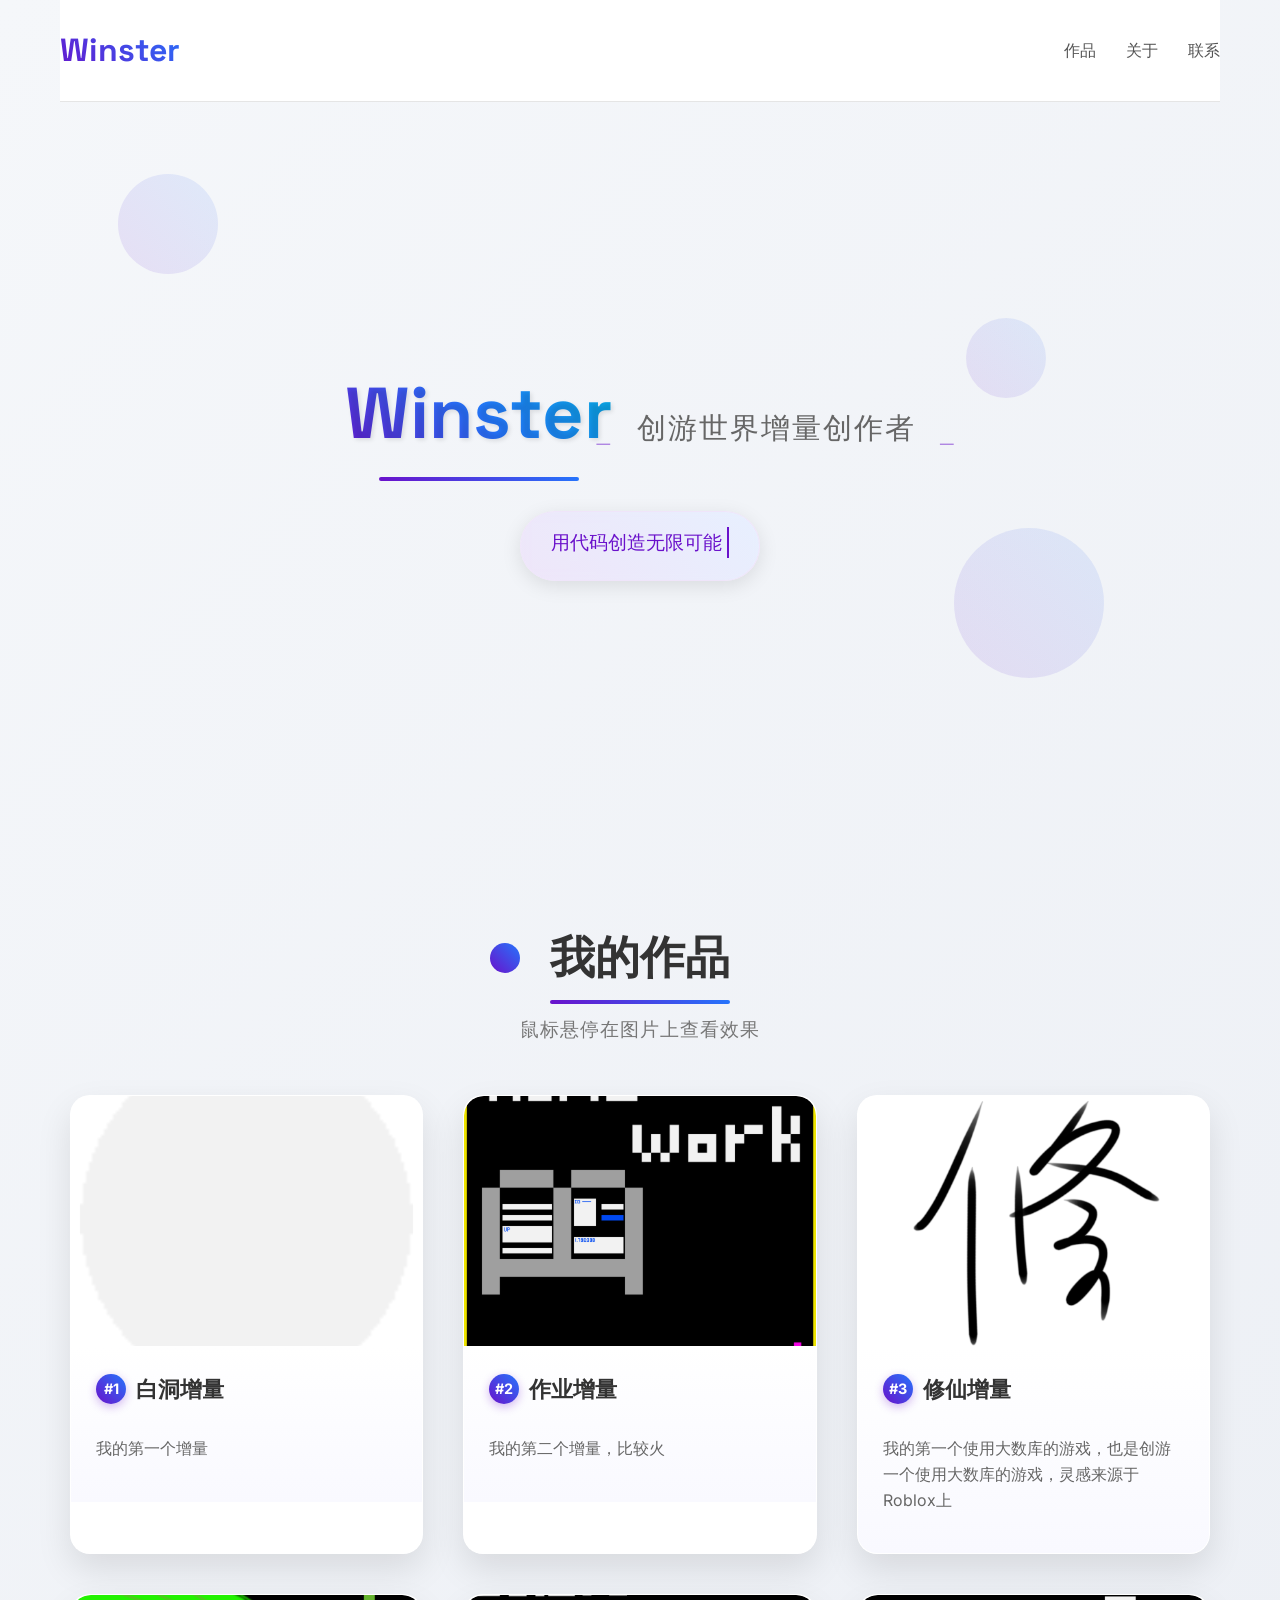
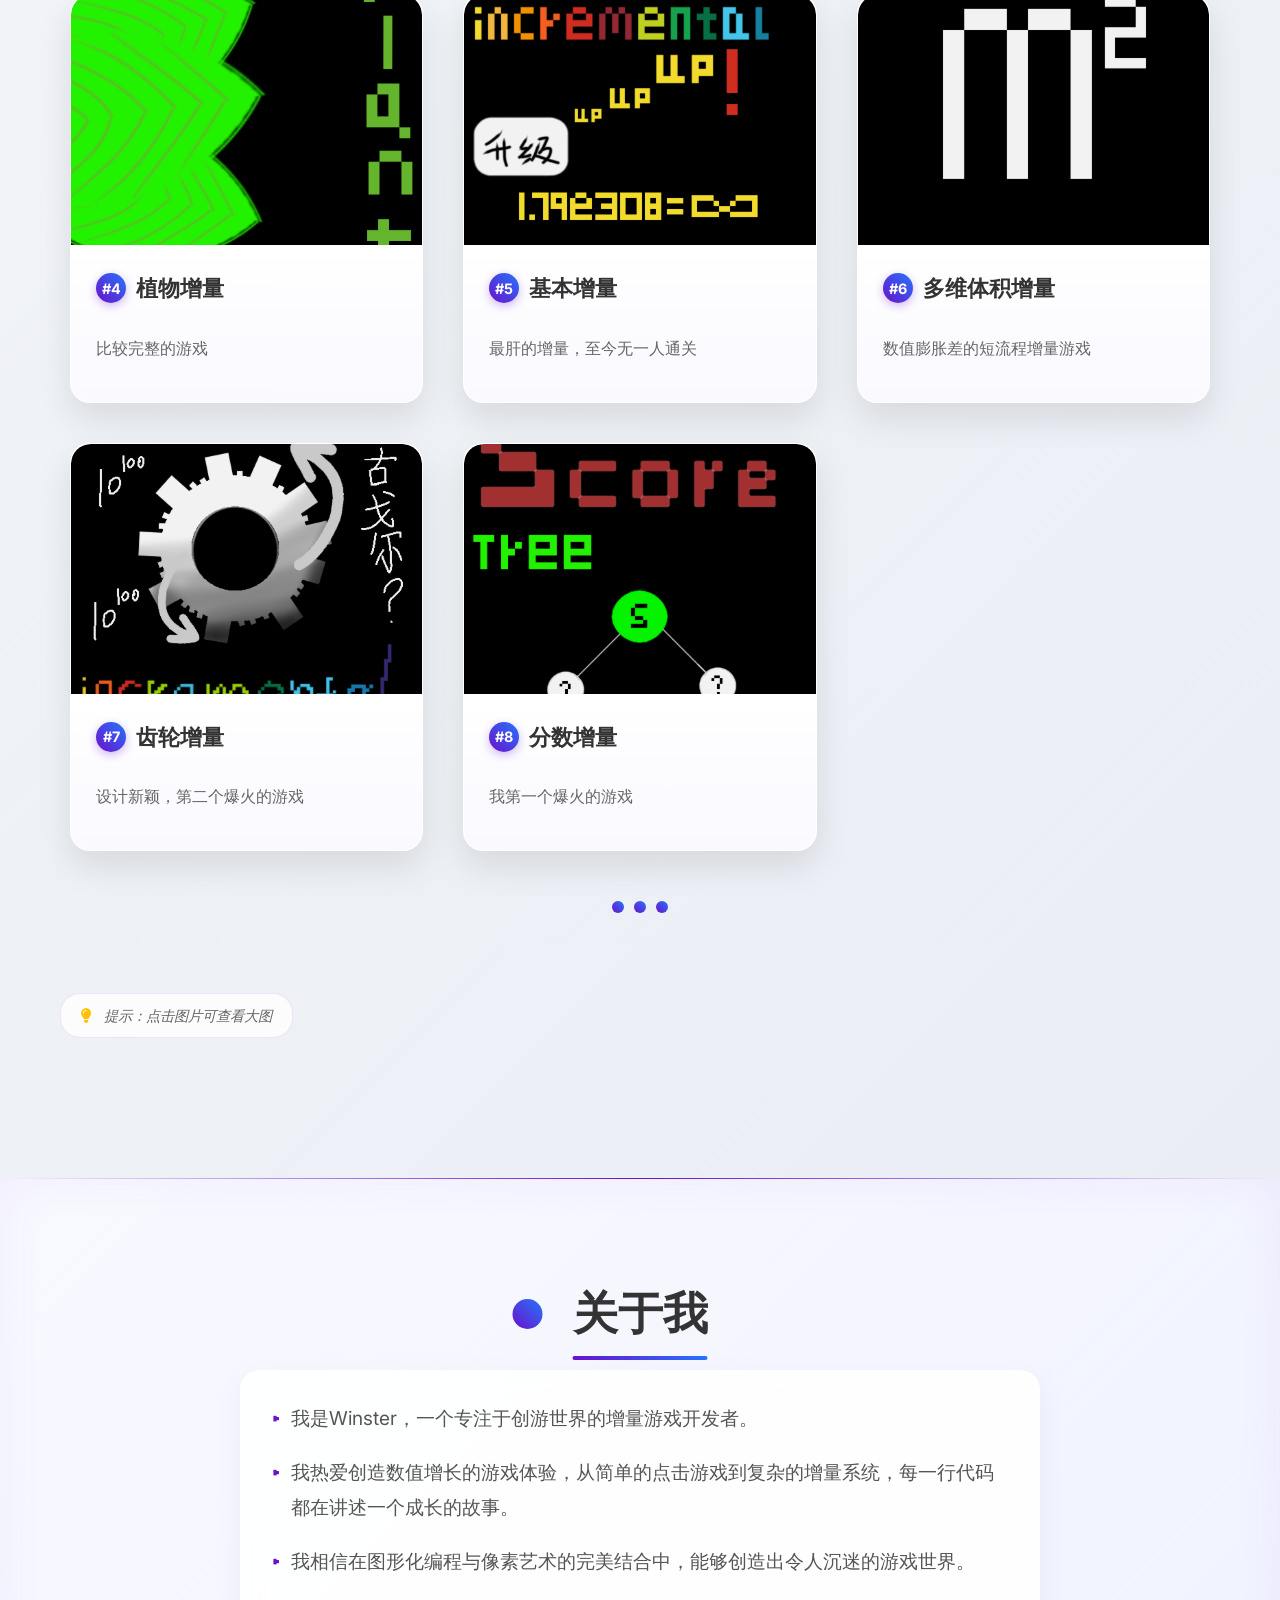
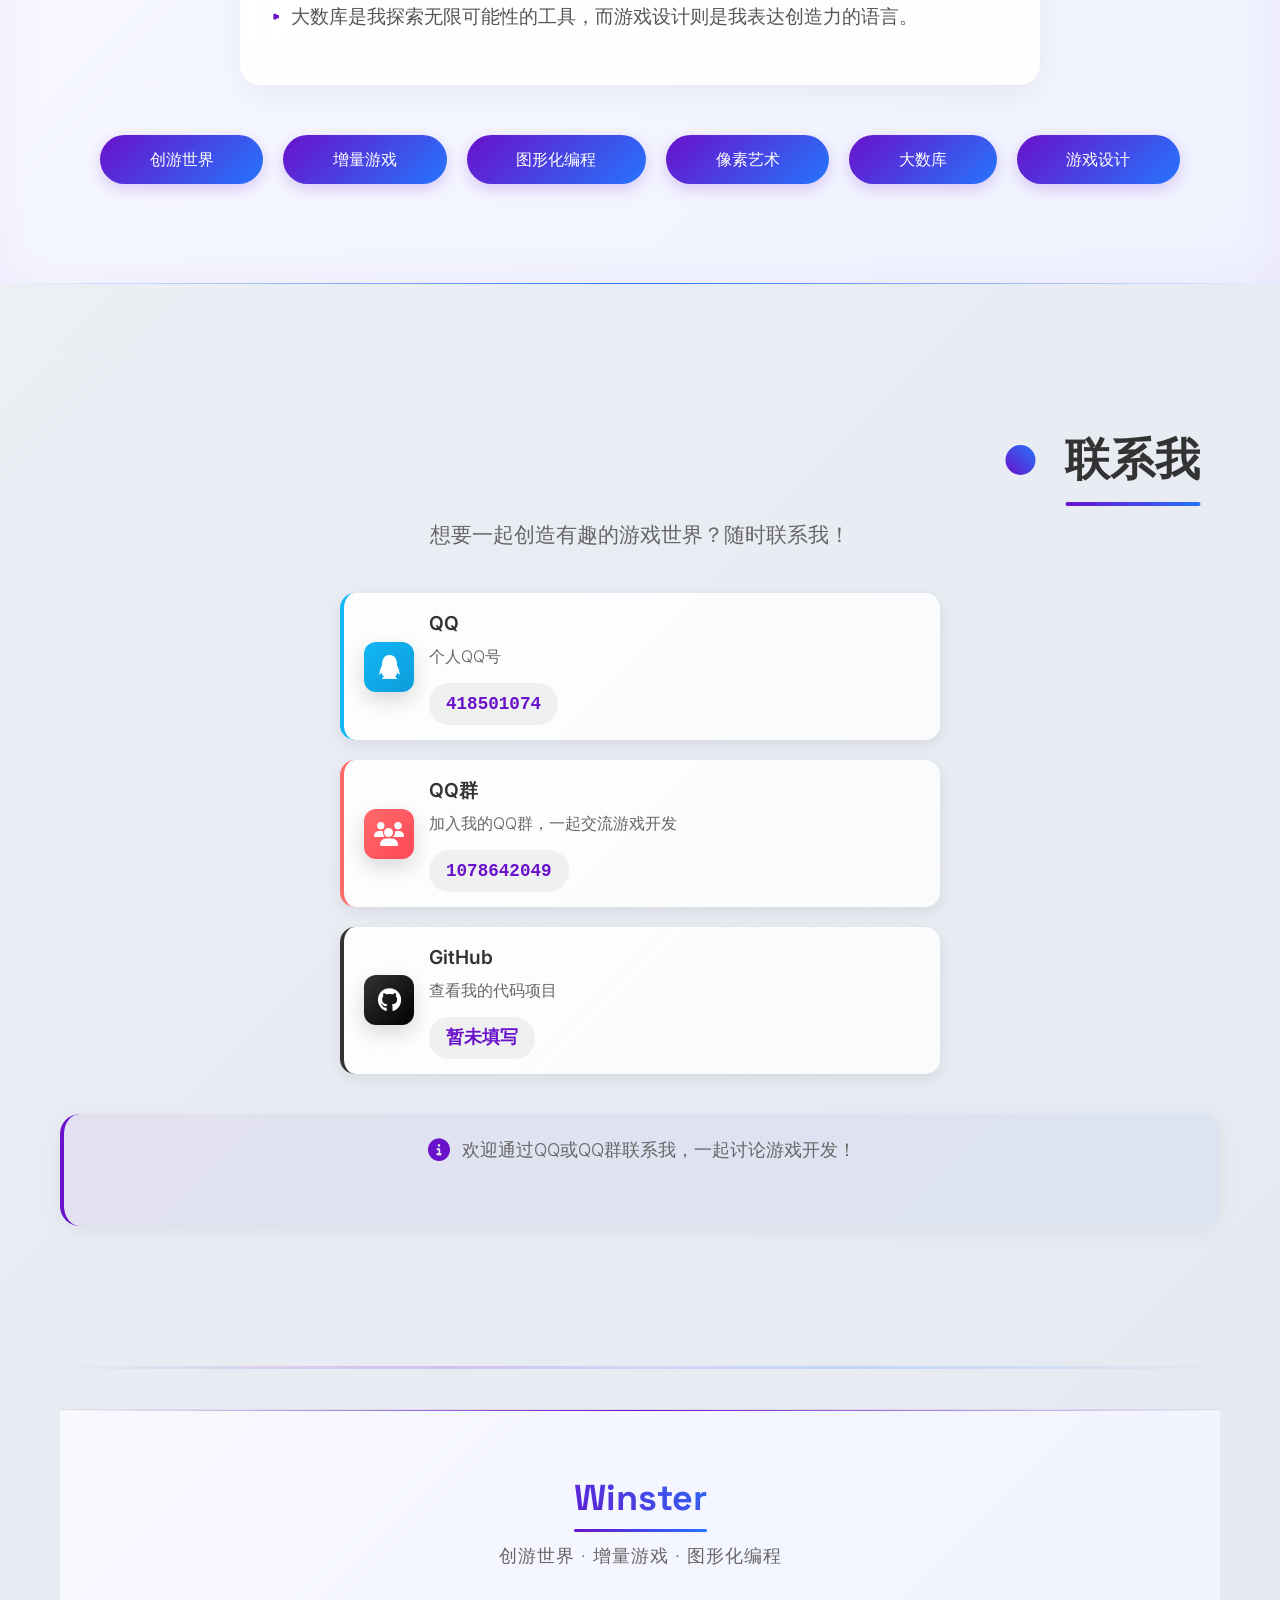
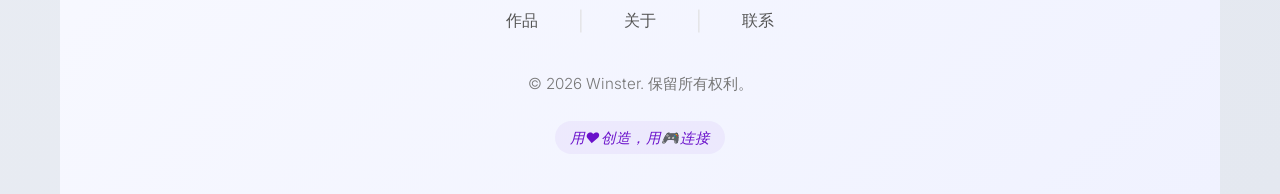
==== index.html @ 2ffb93bd "Add files via upload" ====
<!DOCTYPE html>
<html lang="zh-CN">
<head>
    <meta charset="UTF-8">
    <meta name="viewport" content="width=device-width, initial-scale=1.0">
    <title>Winster - 创游世界增量创作者</title>
    <link rel="stylesheet" href="style.css">
    <link rel="stylesheet" href="https://cdnjs.cloudflare.com/ajax/libs/font-awesome/6.4.0/css/all.min.css">
    <link href="https://fonts.googleapis.com/css2?family=Inter:wght@300;400;500;600;700&family=Space+Grotesk:wght@300;400;500;600&display=swap" rel="stylesheet">
    <style>
        /* 初始加载动画 */
        #initial-loader {
            position: fixed;
            top: 0;
            left: 0;
            width: 100%;
            height: 100%;
            background: linear-gradient(135deg, #6a11cb 0%, #2575fc 100%);
            display: flex;
            flex-direction: column;
            justify-content: center;
            align-items: center;
            z-index: 9999;
            transition: opacity 0.5s ease;
        }
        
        .loader-spinner {
            width: 60px;
            height: 60px;
            border: 4px solid rgba(255, 255, 255, 0.3);
            border-top: 4px solid white;
            border-radius: 50%;
            animation: spin 1s linear infinite;
            margin-bottom: 20px;
        }
        
        .loader-text {
            font-family: 'Space Grotesk', sans-serif;
            font-size: 24px;
            color: white;
            font-weight: 600;
        }
        
        @keyframes spin {
            0% { transform: rotate(0deg); }
            100% { transform: rotate(360deg); }
        }
        
        /* 页面内容初始隐藏 */
        .page-content {
            opacity: 0;
            transition: opacity 0.3s ease;
        }
        
        .page-content.visible {
            opacity: 1;
        }
        
        /* 联系信息特殊样式 */
        .contact-info-item {
            display: flex;
            align-items: center;
            gap: 15px;
            margin-bottom: 20px;
            padding: 15px 20px;
            background: white;
            border-radius: 15px;
            box-shadow: 0 5px 15px rgba(0, 0, 0, 0.08);
            transition: all 0.3s ease;
            border-left: 4px solid transparent;
        }
        
        .contact-info-item:hover {
            transform: translateX(10px);
            box-shadow: 0 8px 20px rgba(0, 0, 0, 0.12);
        }
        
        .contact-info-item.qq {
            border-left-color: #12B7F5;
        }
        
        .contact-info-item.qq-group {
            border-left-color: #FF6B6B;
        }
        
        .contact-info-item.github {
            border-left-color: #333;
        }
        
        .contact-icon {
            width: 50px;
            height: 50px;
            border-radius: 12px;
            display: flex;
            align-items: center;
            justify-content: center;
            font-size: 24px;
            color: white;
        }
        
        .contact-icon.qq-icon {
            background: linear-gradient(135deg, #12B7F5, #0D9CDB);
        }
        
        .contact-icon.qq-group-icon {
            background: linear-gradient(135deg, #FF6B6B, #FF4757);
        }
        
        .contact-icon.github-icon {
            background: linear-gradient(135deg, #333, #000);
        }
        
        .contact-details {
            flex: 1;
        }
        
        .contact-details h3 {
            font-size: 1.2rem;
            margin-bottom: 5px;
            color: #333;
        }
        
        .contact-details p {
            color: #666;
            font-size: 1rem;
        }
        
        .contact-id {
            background: rgba(0, 0, 0, 0.05);
            padding: 5px 15px;
            border-radius: 20px;
            font-family: 'Courier New', monospace;
            font-size: 1.1rem;
            display: inline-block;
            margin-top: 5px;
        }
        
        /* 添加渐变分隔线 */
        .gradient-divider {
            height: 3px;
            width: 100%;
            background: linear-gradient(90deg, 
                transparent, 
                rgba(106, 17, 203, 0.3), 
                rgba(37, 117, 252, 0.3), 
                transparent
            );
            margin: 40px 0;
        }
    </style>
</head>
<body>
    <!-- 极简加载动画 -->
    <div id="initial-loader">
        <div class="loader-spinner"></div>
        <div class="loader-text">Winster</div>
    </div>

    <div class="container page-content">
        <!-- 头部区域 -->
        <header class="header">
            <div class="logo">Winster</div>
            <nav class="nav">
                <a href="#works" class="nav-link">作品</a>
                <a href="#about" class="nav-link">关于</a>
                <a href="#contact" class="nav-link">联系</a>
            </nav>
        </header>

        <!-- 主内容区域 -->
        <main>
            <!-- 英雄区域 -->
            <section class="hero">
                <div class="hero-content">
                    <h1 class="main-title">Winster</h1>
                    <p class="subtitle">创游世界增量创作者</p>
                    <div class="typewriter">
                        <span class="typewriter-text">用代码创造无限可能</span>
                    </div>
                </div>
                <div class="hero-decoration">
                    <div class="floating-element floating-1"></div>
                    <div class="floating-element floating-2"></div>
                    <div class="floating-element floating-3"></div>
                </div>
            </section>

            <!-- 作品展示区域 -->
            <section id="works" class="works-section">
                <h2 class="section-title">我的作品</h2>
                <p class="section-subtitle">鼠标悬停在图片上查看效果</p>
                
                <div class="works-container" id="works-container">
                    <!-- 作品会通过JavaScript动态加载到这里 -->
                </div>

                <!-- 加载指示器 -->
                <div class="loader" id="loader">
                    <div class="loader-dot"></div>
                    <div class="loader-dot"></div>
                    <div class="loader-dot"></div>
                </div>

                <p class="works-tip">
                    <i class="fas fa-lightbulb"></i> 提示：点击图片可查看大图
                </p>
            </section>

            <!-- 关于我区域 -->
            <section id="about" class="about-section">
                <h2 class="section-title">关于我</h2>
                <div class="about-content">
                    <div class="about-text">
                        <p>我是Winster，一个专注于创游世界的增量游戏开发者。</p>
                        <p>我热爱创造数值增长的游戏体验，从简单的点击游戏到复杂的增量系统，每一行代码都在讲述一个成长的故事。</p>
                        <p>我相信在图形化编程与像素艺术的完美结合中，能够创造出令人沉迷的游戏世界。</p>
                        <p>大数库是我探索无限可能性的工具，而游戏设计则是我表达创造力的语言。</p>
                    </div>
                    <div class="skills">
                        <div class="skill-tag" data-tooltip="创游世界 - 创造属于你的游戏宇宙">创游世界</div>
                        <div class="skill-tag" data-tooltip="增量游戏 - 从小开始，无限成长">增量游戏</div>
                        <div class="skill-tag" data-tooltip="图形化编程 - 可视化创造游戏逻辑">图形化编程</div>
                        <div class="skill-tag" data-tooltip="像素艺术 - 用像素讲述故事">像素艺术</div>
                        <div class="skill-tag" data-tooltip="大数库 - 处理宇宙级别的数字">大数库</div>
                        <div class="skill-tag" data-tooltip="游戏设计 - 创造令人着迷的游戏体验">游戏设计</div>
                    </div>
                </div>
            </section>

            <!-- 联系区域 -->
            <section id="contact" class="contact-section">
                <h2 class="section-title">联系我</h2>
                <div class="contact-content">
                    <p>想要一起创造有趣的游戏世界？随时联系我！</p>
                    
                    <div class="contact-info">
                        <!-- QQ -->
                        <div class="contact-info-item qq">
                            <div class="contact-icon qq-icon">
                                <i class="fab fa-qq"></i>
                            </div>
                            <div class="contact-details">
                                <h3>QQ</h3>
                                <p>个人QQ号</p>
                                <div class="contact-id">418501074</div>
                            </div>
                        </div>
                        
                        <!-- QQ群 -->
                        <div class="contact-info-item qq-group">
                            <div class="contact-icon qq-group-icon">
                                <i class="fas fa-users"></i>
                            </div>
                            <div class="contact-details">
                                <h3>QQ群</h3>
                                <p>加入我的QQ群，一起交流游戏开发</p>
                                <div class="contact-id">1078642049</div>
                            </div>
                        </div>
                        
                        <!-- GitHub -->
                        <div class="contact-info-item github">
                            <div class="contact-icon github-icon">
                                <i class="fab fa-github"></i>
                            </div>
                            <div class="contact-details">
                                <h3>GitHub</h3>
                                <p>查看我的代码项目</p>
                                <div class="contact-id">暂未填写</div>
                            </div>
                        </div>
                    </div>
                    
                    <div class="contact-tips">
                        <p><i class="fas fa-info-circle"></i> 欢迎通过QQ或QQ群联系我，一起讨论游戏开发！</p>
                    </div>
                </div>
            </section>
            
            <!-- 渐变分隔线 -->
            <div class="gradient-divider"></div>
        </main>

        <!-- 页脚 -->
        <footer class="footer">
            <div class="footer-content">
                <div class="footer-logo">Winster</div>
                <p class="footer-tagline">创游世界 · 增量游戏 · 图形化编程</p>
                <div class="footer-links">
                    <a href="#works">作品</a>
                    <span class="separator">|</span>
                    <a href="#about">关于</a>
                    <span class="separator">|</span>
                    <a href="#contact">联系</a>
                </div>
                <p class="footer-copyright">© 2026 Winster. 保留所有权利。</p>
                <p class="footer-note">用❤️创造，用🎮连接</p>
            </div>
        </footer>

        <!-- 图片模态框 -->
        <div class="modal" id="imageModal">
            <div class="modal-content">
                <span class="close-modal" id="closeModal">&times;</span>
                <img id="modalImage" src="" alt="作品大图">
                <div class="modal-info">
                    <h3 id="modalTitle">作品标题</h3>
                    <p id="modalDescription">作品描述</p>
                </div>
            </div>
        </div>
    </div>

    <script src="script.js"></script>
</body>
</html>
---- style.css ----
/* 基础样式重置 */
* {
    margin: 0;
    padding: 0;
    box-sizing: border-box;
}

body {
    font-family: 'Inter', sans-serif;
    line-height: 1.6;
    color: #333;
    background: linear-gradient(135deg, #f5f7fa 0%, #e4e8f0 100%);
    min-height: 100vh;
    overflow-x: hidden;
    position: relative;
}

.container {
    max-width: 1200px;
    margin: 0 auto;
    padding: 0 20px;
    position: relative;
    z-index: 1;
}

/* 头部样式 */
.header {
    display: flex;
    justify-content: space-between;
    align-items: center;
    padding: 20px 0;
    position: sticky;
    top: 0;
    background: rgba(255, 255, 255, 0.95);
    backdrop-filter: blur(10px);
    z-index: 1000;
    border-bottom: 1px solid rgba(0, 0, 0, 0.1);
}

.logo {
    font-family: 'Space Grotesk', sans-serif;
    font-size: 32px;
    font-weight: 700;
    background: linear-gradient(45deg, #6a11cb 0%, #2575fc 100%);
    -webkit-background-clip: text;
    background-clip: text;
    color: transparent;
    text-decoration: none;
    transition: transform 0.3s ease;
    position: relative;
    overflow: visible;
    padding: 5px 0;
}

.logo::after {
    content: '';
    position: absolute;
    bottom: 0;
    left: 0;
    width: 100%;
    height: 2px;
    background: linear-gradient(45deg, #6a11cb, #2575fc);
    transform: scaleX(0);
    transform-origin: right;
    transition: transform 0.4s ease;
}

.logo:hover {
    transform: scale(1.05);
}

.logo:hover::after {
    transform: scaleX(1);
    transform-origin: left;
}

.nav {
    display: flex;
    gap: 30px;
    position: relative;
}

.nav-link {
    text-decoration: none;
    color: #555;
    font-weight: 500;
    font-size: 16px;
    position: relative;
    padding: 8px 0;
    transition: all 0.3s ease;
    overflow: visible;
    white-space: nowrap;
}

.nav-link:hover {
    color: #6a11cb;
    transform: translateY(-2px);
}

.nav-link::before,
.nav-link::after {
    content: '';
    position: absolute;
    width: 100%;
    height: 2px;
    background: linear-gradient(45deg, #6a11cb, #2575fc);
    left: 0;
    transform: scaleX(0);
    transition: transform 0.3s ease;
}

.nav-link::before {
    top: 0;
    transform-origin: left;
}

.nav-link::after {
    bottom: 0;
    transform-origin: right;
}

.nav-link:hover::before,
.nav-link:hover::after {
    transform: scaleX(1);
}

/* 英雄区域 */
.hero {
    text-align: center;
    padding: 100px 0 80px;
    position: relative;
    overflow: hidden;
    min-height: 80vh;
    display: flex;
    align-items: center;
    justify-content: center;
}

.hero-content {
    position: relative;
    z-index: 2;
    max-width: 800px;
    margin: 0 auto;
    padding: 0 20px;
}

.main-title {
    font-family: 'Space Grotesk', sans-serif;
    font-size: 4.5rem;
    font-weight: 700;
    background: linear-gradient(45deg, #6a11cb, #2575fc, #00b4db);
    -webkit-background-clip: text;
    background-clip: text;
    color: transparent;
    margin-bottom: 10px;
    animation: titleFloat 3s ease-in-out infinite;
    position: relative;
    display: inline-block;
    text-shadow: 2px 2px 4px rgba(0, 0, 0, 0.1);
}

.main-title::after {
    content: '';
    position: absolute;
    bottom: -10px;
    left: 50%;
    transform: translateX(-50%);
    width: 200px;
    height: 4px;
    background: linear-gradient(45deg, #6a11cb, #2575fc);
    border-radius: 2px;
    animation: pulse 2s ease-in-out infinite;
}

@keyframes titleFloat {
    0%, 100% { transform: translateY(0); }
    50% { transform: translateY(-10px); }
}

@keyframes pulse {
    0%, 100% { opacity: 0.7; transform: translateX(-50%) scaleX(1); }
    50% { opacity: 1; transform: translateX(-50%) scaleX(1.2); }
}

.subtitle {
    font-size: 1.8rem;
    color: #666;
    margin: 20px 0 30px;
    font-weight: 300;
    letter-spacing: 2px;
    text-transform: uppercase;
    position: relative;
    display: inline-block;
    padding: 0 20px;
}

.subtitle::before,
.subtitle::after {
    content: '─';
    position: absolute;
    top: 50%;
    color: #6a11cb;
    opacity: 0.5;
    font-size: 1.2rem;
}

.subtitle::before {
    left: -20px;
}

.subtitle::after {
    right: -20px;
}

.typewriter {
    display: inline-block;
    padding: 15px 30px;
    background: rgba(255, 255, 255, 0.9);
    border-radius: 50px;
    box-shadow: 0 5px 20px rgba(0, 0, 0, 0.1);
    margin-top: 30px;
    border: 1px solid rgba(106, 17, 203, 0.1);
    backdrop-filter: blur(5px);
    position: relative;
    overflow: hidden;
}

.typewriter::before {
    content: '';
    position: absolute;
    top: 0;
    left: 0;
    width: 100%;
    height: 100%;
    background: linear-gradient(45deg, rgba(106, 17, 203, 0.1), rgba(37, 117, 252, 0.1));
    animation: shimmer 3s ease-in-out infinite;
}

@keyframes shimmer {
    0%, 100% { transform: translateX(-100%); }
    50% { transform: translateX(100%); }
}

.typewriter-text {
    font-size: 1.2rem;
    color: #6a11cb;
    font-weight: 500;
    border-right: 2px solid #6a11cb;
    padding-right: 5px;
    animation: 
        typing 3.5s steps(40, end) 1s 1 normal both,
        blink 0.7s infinite;
    white-space: nowrap;
    overflow: hidden;
    display: inline-block;
    position: relative;
    z-index: 1;
}

@keyframes typing {
    from { width: 0 }
    to { width: 100% }
}

@keyframes blink {
    from, to { border-color: transparent }
    50% { border-color: #6a11cb; }
}

/* 浮动装饰元素 */
.floating-element {
    position: absolute;
    border-radius: 50%;
    background: linear-gradient(45deg, rgba(106, 17, 203, 0.1), rgba(37, 117, 252, 0.1));
    z-index: 1;
    pointer-events: none;
}

.floating-1 {
    width: 100px;
    height: 100px;
    top: 10%;
    left: 5%;
    animation: float 8s ease-in-out infinite, rotate 20s linear infinite;
}

.floating-2 {
    width: 150px;
    height: 150px;
    bottom: 20%;
    right: 10%;
    animation: float 10s ease-in-out infinite reverse, rotate 25s linear infinite reverse;
}

.floating-3 {
    width: 80px;
    height: 80px;
    top: 30%;
    right: 15%;
    animation: float 12s ease-in-out infinite, rotate 18s linear infinite;
}

@keyframes float {
    0%, 100% { transform: translateY(0) rotate(0deg); }
    50% { transform: translateY(-20px) rotate(180deg); }
}

@keyframes rotate {
    from { transform: rotate(0deg); }
    to { transform: rotate(360deg); }
}

/* 作品区域 */
.works-section {
    padding: 100px 0;
    position: relative;
}

.section-title {
    font-family: 'Space Grotesk', sans-serif;
    font-size: 2.8rem;
    text-align: center;
    margin-bottom: 20px;
    color: #333;
    position: relative;
    display: inline-block;
    left: 50%;
    transform: translateX(-50%);
    padding: 0 20px;
    white-space: nowrap;
    overflow: visible;
}

.section-title::after {
    content: '';
    position: absolute;
    bottom: -10px;
    left: 20px;
    width: calc(100% - 40px);
    height: 4px;
    background: linear-gradient(45deg, #6a11cb, #2575fc);
    border-radius: 2px;
    animation: underlinePulse 3s ease-in-out infinite;
}

@keyframes underlinePulse {
    0%, 100% { 
        transform: scaleX(1);
        opacity: 1;
    }
    50% { 
        transform: scaleX(1.1);
        opacity: 0.8;
    }
}

.section-title::before {
    content: '';
    position: absolute;
    top: 50%;
    left: -40px;
    width: 30px;
    height: 30px;
    background: linear-gradient(45deg, #6a11cb, #2575fc);
    border-radius: 50%;
    transform: translateY(-50%);
    animation: bounce 2s ease-in-out infinite;
}

@keyframes bounce {
    0%, 100% { transform: translateY(-50%) scale(1); }
    50% { transform: translateY(-50%) scale(1.2); }
}

.section-subtitle {
    text-align: center;
    color: #777;
    margin-bottom: 50px;
    font-size: 1.2rem;
    font-weight: 300;
    letter-spacing: 1px;
}

.works-container {
    display: grid;
    grid-template-columns: repeat(auto-fill, minmax(320px, 1fr));
    gap: 40px;
    margin-top: 40px;
    padding: 0 10px;
}

.work-item {
    background: white;
    border-radius: 20px;
    overflow: hidden;
    box-shadow: 0 15px 35px rgba(0, 0, 0, 0.1);
    transition: all 0.5s cubic-bezier(0.175, 0.885, 0.32, 1.275);
    position: relative;
    cursor: pointer;
    border: 1px solid rgba(255, 255, 255, 0.2);
    opacity: 0;
    transform: translateY(30px);
    animation: fadeInUp 0.8s ease forwards;
}

.work-item:nth-child(1) { animation-delay: 0.1s; }
.work-item:nth-child(2) { animation-delay: 0.2s; }
.work-item:nth-child(3) { animation-delay: 0.3s; }
.work-item:nth-child(4) { animation-delay: 0.4s; }
.work-item:nth-child(5) { animation-delay: 0.5s; }
.work-item:nth-child(6) { animation-delay: 0.6s; }

@keyframes fadeInUp {
    to {
        opacity: 1;
        transform: translateY(0);
    }
}

.work-item:hover {
    transform: translateY(-15px) scale(1.03);
    box-shadow: 0 25px 50px rgba(0, 0, 0, 0.2);
}

.work-image-container {
    width: 100%;
    height: 250px;
    overflow: hidden;
    position: relative;
    border-radius: 20px 20px 0 0;
}

.work-image {
    width: 100%;
    height: 100%;
    object-fit: cover;
    transition: transform 0.8s ease;
    filter: brightness(0.95);
}

.work-item:hover .work-image {
    transform: scale(1.15);
    filter: brightness(1);
}

.work-info {
    padding: 25px;
    background: linear-gradient(to bottom, white, #f9f9ff);
}

.work-title {
    font-size: 1.4rem;
    font-weight: 600;
    margin-bottom: 15px;
    color: #333;
    display: flex;
    align-items: center;
    gap: 10px;
}

.work-number {
    display: inline-flex;
    align-items: center;
    justify-content: center;
    width: 30px;
    height: 30px;
    background: linear-gradient(45deg, #6a11cb, #2575fc);
    color: white;
    border-radius: 50%;
    font-size: 0.9rem;
    font-weight: 700;
    box-shadow: 0 3px 10px rgba(106, 17, 203, 0.3);
}

.work-description {
    color: #666;
    font-size: 1rem;
    line-height: 1.6;
    transition: all 0.5s ease;
    padding: 15px 0;
    position: relative;
    overflow: hidden;
    background: linear-gradient(90deg, transparent, transparent);
    border-radius: 8px;
    cursor: default;
}

.work-description:hover {
    letter-spacing: 3px;
    padding: 15px 20px;
    background: linear-gradient(90deg, 
        transparent, 
        rgba(106, 17, 203, 0.1), 
        rgba(37, 117, 252, 0.1), 
        transparent
    );
    box-shadow: 0 5px 15px rgba(0, 0, 0, 0.05);
    transform: translateY(-2px);
}

.work-description::before {
    content: '';
    position: absolute;
    top: 0;
    left: -100%;
    width: 100%;
    height: 100%;
    background: linear-gradient(90deg, transparent, rgba(255, 255, 255, 0.3), transparent);
    transition: left 0.5s ease;
}

.work-description:hover::before {
    left: 100%;
}

/* 加载指示器 */
.loader {
    display: flex;
    justify-content: center;
    align-items: center;
    gap: 10px;
    margin: 50px 0;
}

.loader-dot {
    width: 12px;
    height: 12px;
    border-radius: 50%;
    background: linear-gradient(45deg, #6a11cb, #2575fc);
    animation: loaderDot 1.5s infinite ease-in-out;
}

.loader-dot:nth-child(2) {
    animation-delay: 0.2s;
}

.loader-dot:nth-child(3) {
    animation-delay: 0.4s;
}

@keyframes loaderDot {
    0%, 100% { transform: scale(1); opacity: 1; }
    50% { transform: scale(0.5); opacity: 0.5; }
}

.works-tip {
    text-align: center;
    color: #666;
    font-size: 0.9rem;
    margin-top: 30px;
    font-style: italic;
    padding: 10px 20px;
    background: rgba(255, 255, 255, 0.8);
    border-radius: 20px;
    display: inline-block;
    border: 1px solid rgba(106, 17, 203, 0.1);
}

.works-tip i {
    color: #ffc107;
    margin-right: 8px;
    animation: sparkle 2s ease-in-out infinite;
}

@keyframes sparkle {
    0%, 100% { opacity: 1; transform: scale(1); }
    50% { opacity: 0.7; transform: scale(1.1); }
}

/* 关于我区域 */
.about-section {
    padding: 100px 0;
    background: linear-gradient(135deg, #f8f9ff 0%, #f0f2ff 100%);
    border-radius: 0;
    margin: 40px 0;
    position: relative;
    overflow: hidden;
    width: 100vw;
    left: 50%;
    transform: translateX(-50%);
    box-shadow: inset 0 0 50px rgba(106, 17, 203, 0.05);
}

.about-section::before {
    content: '';
    position: absolute;
    top: 0;
    left: 0;
    right: 0;
    height: 1px;
    background: linear-gradient(90deg, transparent, #6a11cb, transparent);
}

.about-section::after {
    content: '';
    position: absolute;
    bottom: 0;
    left: 0;
    right: 0;
    height: 1px;
    background: linear-gradient(90deg, transparent, #2575fc, transparent);
}

.about-content {
    max-width: 1200px;
    margin: 0 auto;
    text-align: center;
    padding: 0 40px;
    position: relative;
    z-index: 2;
}

.about-text {
    font-size: 1.2rem;
    line-height: 1.8;
    color: #555;
    margin-bottom: 50px;
    max-width: 800px;
    margin: 0 auto 50px;
    text-align: left;
    padding: 30px;
    background: rgba(255, 255, 255, 0.9);
    border-radius: 20px;
    box-shadow: 0 10px 30px rgba(0, 0, 0, 0.05);
    backdrop-filter: blur(10px);
    border: 1px solid rgba(255, 255, 255, 0.3);
}

.about-text p {
    margin-bottom: 20px;
    position: relative;
    padding-left: 20px;
}

.about-text p::before {
    content: '▸';
    position: absolute;
    left: 0;
    color: #6a11cb;
    font-weight: bold;
}

.skills {
    display: flex;
    flex-wrap: wrap;
    justify-content: center;
    gap: 20px;
    margin-top: 50px;
    padding: 0 20px;
    width: 100%;
    position: relative;
}

.skill-tag {
    background: linear-gradient(135deg, #6a11cb, #2575fc);
    color: white;
    padding: 12px 25px;
    border-radius: 30px;
    font-size: 1rem;
    font-weight: 500;
    transition: all 0.3s ease;
    cursor: pointer;
    position: relative;
    overflow: hidden;
    border: none;
    outline: none;
    min-width: 120px;
    text-align: center;
    box-shadow: 0 5px 15px rgba(106, 17, 203, 0.2);
    white-space: nowrap;
    flex: 1 0 auto;
    max-width: 200px;
}

.skill-tag:hover {
    transform: translateY(-5px) scale(1.05);
    box-shadow: 0 10px 25px rgba(106, 17, 203, 0.3);
    background: linear-gradient(135deg, #2575fc, #6a11cb);
    animation: tagHover 0.3s ease forwards;
}

@keyframes tagHover {
    0% { transform: translateY(0) scale(1); }
    100% { transform: translateY(-5px) scale(1.05); }
}

.skill-tag::before {
    content: attr(data-tooltip);
    position: absolute;
    bottom: 100%;
    left: 50%;
    transform: translateX(-50%) translateY(-10px);
    background: rgba(0, 0, 0, 0.8);
    color: white;
    padding: 8px 12px;
    border-radius: 6px;
    font-size: 0.8rem;
    white-space: nowrap;
    opacity: 0;
    visibility: hidden;
    transition: all 0.3s ease;
    pointer-events: none;
    z-index: 100;
}

.skill-tag::after {
    content: '';
    position: absolute;
    top: -5px;
    left: 50%;
    transform: translateX(-50%);
    border-width: 5px;
    border-style: solid;
    border-color: rgba(0, 0, 0, 0.8) transparent transparent transparent;
    opacity: 0;
    visibility: hidden;
    transition: all 0.3s ease;
}

.skill-tag:hover::before,
.skill-tag:hover::after {
    opacity: 1;
    visibility: visible;
    transform: translateX(-50%) translateY(-5px);
}

/* 联系区域 */
.contact-section {
    padding: 100px 0;
    text-align: center;
    position: relative;
}

.contact-content p {
    font-size: 1.3rem;
    color: #666;
    margin-bottom: 40px;
    font-weight: 300;
    line-height: 1.8;
}

/* 联系信息容器 */
.contact-info {
    max-width: 600px;
    margin: 40px auto;
}

/* 联系信息项 */
.contact-info-item {
    display: flex;
    align-items: center;
    gap: 20px;
    margin-bottom: 25px;
    padding: 20px 25px;
    background: white;
    border-radius: 20px;
    box-shadow: 0 10px 30px rgba(0, 0, 0, 0.1);
    transition: all 0.4s cubic-bezier(0.175, 0.885, 0.32, 1.275);
    border-left: 4px solid transparent;
    position: relative;
    overflow: hidden;
}

.contact-info-item:hover {
    transform: translateY(-8px) scale(1.02);
    box-shadow: 0 20px 40px rgba(0, 0, 0, 0.15);
}

.contact-info-item::before {
    content: '';
    position: absolute;
    top: 0;
    left: 0;
    width: 100%;
    height: 100%;
    background: linear-gradient(45deg, transparent, rgba(255, 255, 255, 0.1), transparent);
    transform: translateX(-100%);
    transition: transform 0.6s ease;
}

.contact-info-item:hover::before {
    transform: translateX(100%);
}

.contact-info-item.qq {
    border-left-color: #12B7F5;
    background: linear-gradient(135deg, rgba(255, 255, 255, 0.9), rgba(255, 255, 255, 0.8));
}

.contact-info-item.qq-group {
    border-left-color: #FF6B6B;
    background: linear-gradient(135deg, rgba(255, 255, 255, 0.9), rgba(255, 255, 255, 0.8));
}

.contact-info-item.github {
    border-left-color: #333;
    background: linear-gradient(135deg, rgba(255, 255, 255, 0.9), rgba(255, 255, 255, 0.8));
}

/* 联系图标 */
.contact-icon {
    width: 60px;
    height: 60px;
    border-radius: 15px;
    display: flex;
    align-items: center;
    justify-content: center;
    font-size: 28px;
    color: white;
    box-shadow: 0 8px 20px rgba(0, 0, 0, 0.15);
    transition: all 0.3s ease;
    flex-shrink: 0;
}

.contact-info-item:hover .contact-icon {
    transform: rotate(360deg) scale(1.1);
}

.contact-icon.qq-icon {
    background: linear-gradient(135deg, #12B7F5, #0D9CDB);
}

.contact-icon.qq-group-icon {
    background: linear-gradient(135deg, #FF6B6B, #FF4757);
}

.contact-icon.github-icon {
    background: linear-gradient(135deg, #333, #000);
}

/* 联系详情 */
.contact-details {
    flex: 1;
    text-align: left;
}

.contact-details h3 {
    font-size: 1.4rem;
    margin-bottom: 8px;
    color: #333;
    font-weight: 600;
    display: flex;
    align-items: center;
    gap: 10px;
}

.contact-details h3 i {
    font-size: 1.2rem;
    opacity: 0.7;
}

.contact-details p {
    font-size: 1rem;
    color: #666;
    margin-bottom: 10px;
    line-height: 1.5;
}

/* 联系ID样式 */
.contact-id {
    display: inline-block;
    background: linear-gradient(45deg, rgba(106, 17, 203, 0.1), rgba(37, 117, 252, 0.1));
    padding: 8px 20px;
    border-radius: 25px;
    font-family: 'Courier New', 'Consolas', monospace;
    font-size: 1.2rem;
    font-weight: 600;
    color: #6a11cb;
    border: 2px solid transparent;
    background-clip: padding-box;
    position: relative;
    transition: all 0.3s ease;
    cursor: pointer;
    user-select: all;
}

.contact-id::before {
    content: '';
    position: absolute;
    top: -2px;
    left: -2px;
    right: -2px;
    bottom: -2px;
    background: linear-gradient(45deg, #6a11cb, #2575fc);
    border-radius: 25px;
    z-index: -1;
    opacity: 0;
    transition: opacity 0.3s ease;
}

.contact-id:hover {
    color: white;
    transform: translateY(-2px);
    box-shadow: 0 5px 15px rgba(106, 17, 203, 0.2);
}

.contact-id:hover::before {
    opacity: 1;
}

.contact-id:active {
    transform: translateY(0);
}

/* 联系提示 */
.contact-tips {
    text-align: center;
    margin-top: 40px;
    padding: 20px 25px;
    background: linear-gradient(135deg, rgba(106, 17, 203, 0.05), rgba(37, 117, 252, 0.05));
    border-radius: 20px;
    border-left: 4px solid #6a11cb;
    box-shadow: 0 5px 20px rgba(0, 0, 0, 0.05);
    position: relative;
    overflow: hidden;
}

.contact-tips::before {
    content: '';
    position: absolute;
    top: 0;
    left: 0;
    width: 100%;
    height: 100%;
    background: linear-gradient(45deg, transparent, rgba(255, 255, 255, 0.3), transparent);
    transform: translateX(-100%);
    animation: shimmer 3s ease-in-out infinite;
}

.contact-tips p {
    color: #666;
    font-size: 1.1rem;
    display: flex;
    align-items: center;
    justify-content: center;
    gap: 12px;
    position: relative;
    z-index: 1;
}

.contact-tips i {
    color: #6a11cb;
    font-size: 1.4rem;
    animation: iconPulse 2s ease-in-out infinite;
}

@keyframes iconPulse {
    0%, 100% { transform: scale(1); opacity: 1; }
    50% { transform: scale(1.1); opacity: 0.8; }
}

/* 渐变分隔线 */
.gradient-divider {
    height: 4px;
    width: 100%;
    background: linear-gradient(90deg, 
        transparent, 
        rgba(106, 17, 203, 0.4), 
        rgba(37, 117, 252, 0.6), 
        rgba(106, 17, 203, 0.4), 
        transparent
    );
    margin: 60px 0 40px;
    border-radius: 2px;
    position: relative;
    overflow: hidden;
}

.gradient-divider::after {
    content: '';
    position: absolute;
    top: 0;
    left: 0;
    width: 100%;
    height: 100%;
    background: linear-gradient(90deg, 
        transparent, 
        rgba(255, 255, 255, 0.4), 
        transparent
    );
    animation: dividerShimmer 4s ease-in-out infinite;
}

@keyframes dividerShimmer {
    0% { transform: translateX(-100%); }
    100% { transform: translateX(100%); }
}

/* 页脚 */
.footer {
    text-align: center;
    padding: 60px 0 40px;
    background: linear-gradient(135deg, #f8f9ff 0%, #f0f2ff 100%);
    position: relative;
    margin-top: 40px;
    border-top: 1px solid rgba(0, 0, 0, 0.1);
}

.footer::before {
    content: '';
    position: absolute;
    top: 0;
    left: 0;
    right: 0;
    height: 1px;
    background: linear-gradient(90deg, transparent, #6a11cb, transparent);
}

.footer-content {
    max-width: 800px;
    margin: 0 auto;
    padding: 0 20px;
}

.footer-logo {
    font-family: 'Space Grotesk', sans-serif;
    font-size: 36px;
    font-weight: 700;
    background: linear-gradient(45deg, #6a11cb 0%, #2575fc 100%);
    -webkit-background-clip: text;
    background-clip: text;
    color: transparent;
    margin-bottom: 15px;
    display: inline-block;
    position: relative;
    padding: 0 20px;
}

.footer-logo::after {
    content: '';
    position: absolute;
    bottom: -5px;
    left: 20px;
    right: 20px;
    height: 3px;
    background: linear-gradient(45deg, #6a11cb, #2575fc);
    border-radius: 2px;
    animation: footerLinePulse 3s ease-in-out infinite;
}

@keyframes footerLinePulse {
    0%, 100% { opacity: 0.7; transform: scaleX(1); }
    50% { opacity: 1; transform: scaleX(1.1); }
}

.footer-tagline {
    color: #666;
    font-size: 1.1rem;
    margin-bottom: 30px;
    letter-spacing: 1px;
    font-weight: 300;
    text-transform: uppercase;
}

.footer-links {
    display: flex;
    justify-content: center;
    align-items: center;
    gap: 25px;
    margin-bottom: 30px;
    flex-wrap: wrap;
}

.footer-links a {
    color: #555;
    text-decoration: none;
    font-weight: 500;
    transition: all 0.3s ease;
    padding: 8px 15px;
    border-radius: 8px;
    position: relative;
    overflow: hidden;
}

.footer-links a:hover {
    color: white;
    background: linear-gradient(45deg, #6a11cb, #2575fc);
    transform: translateY(-3px);
    box-shadow: 0 5px 15px rgba(106, 17, 203, 0.3);
}

.footer-links a::before {
    content: '';
    position: absolute;
    top: 0;
    left: 0;
    width: 100%;
    height: 100%;
    background: linear-gradient(45deg, transparent, rgba(255, 255, 255, 0.2), transparent);
    transform: translateX(-100%);
    transition: transform 0.6s ease;
}

.footer-links a:hover::before {
    transform: translateX(100%);
}

.footer-links .separator {
    color: #ddd;
    font-weight: 300;
    font-size: 1.2rem;
}

.footer-copyright {
    color: #777;
    font-size: 0.95rem;
    margin-bottom: 10px;
    font-weight: 300;
}

.footer-note {
    margin-top: 15px;
    font-size: 0.9rem;
    font-style: italic;
    color: #6a11cb;
    font-weight: 500;
    letter-spacing: 1px;
    position: relative;
    display: inline-block;
    padding: 5px 15px;
    background: rgba(106, 17, 203, 0.05);
    border-radius: 20px;
}

/* 模态框 */
.modal {
    display: none;
    position: fixed;
    top: 0;
    left: 0;
    width: 100%;
    height: 100%;
    background: rgba(0, 0, 0, 0.9);
    z-index: 2000;
    justify-content: center;
    align-items: center;
    padding: 20px;
    backdrop-filter: blur(5px);
    animation: fadeIn 0.3s ease;
}

@keyframes fadeIn {
    from { opacity: 0; }
    to { opacity: 1; }
}

.modal-content {
    background: white;
    border-radius: 20px;
    max-width: 900px;
    width: 100%;
    max-height: 90vh;
    overflow-y: auto;
    position: relative;
    animation: modalShow 0.4s cubic-bezier(0.175, 0.885, 0.32, 1.275);
    box-shadow: 0 30px 60px rgba(0, 0, 0, 0.3);
    border: 1px solid rgba(255, 255, 255, 0.1);
}

@keyframes modalShow {
    from { opacity: 0; transform: scale(0.7) translateY(20px); }
    to { opacity: 1; transform: scale(1) translateY(0); }
}

.close-modal {
    position: absolute;
    top: 20px;
    right: 25px;
    font-size: 36px;
    color: #333;
    cursor: pointer;
    z-index: 2001;
    width: 50px;
    height: 50px;
    display: flex;
    align-items: center;
    justify-content: center;
    border-radius: 50%;
    transition: all 0.3s ease;
    background: rgba(255, 255, 255, 0.9);
    backdrop-filter: blur(5px);
    border: 1px solid rgba(0, 0, 0, 0.1);
    font-weight: 300;
}

.close-modal:hover {
    background: rgba(106, 17, 203, 0.1);
    color: #6a11cb;
    transform: rotate(90deg);
}

#modalImage {
    width: 100%;
    height: auto;
    max-height: 500px;
    object-fit: contain;
    border-radius: 20px 20px 0 0;
    display: block;
    background: #f5f5f5;
}

.modal-info {
    padding: 40px;
    background: linear-gradient(to bottom, white, #f9f9ff);
}

.modal-info h3 {
    font-size: 2rem;
    margin-bottom: 20px;
    color: #333;
    font-family: 'Space Grotesk', sans-serif;
    display: flex;
    align-items: center;
    gap: 15px;
}

.modal-info h3::before {
    content: '#';
    color: #6a11cb;
    font-size: 1.8rem;
    font-weight: 700;
}

.modal-info p {
    color: #666;
    line-height: 1.8;
    font-size: 1.1rem;
    padding: 20px;
    background: rgba(106, 17, 203, 0.05);
    border-radius: 10px;
    border-left: 4px solid #6a11cb;
}

/* 错误状态 */
.error-message {
    text-align: center;
    padding: 40px;
    color: #dc3545;
    font-size: 1.1rem;
    background: rgba(255, 255, 255, 0.9);
    border-radius: 20px;
    margin: 20px 0;
    border: 2px dashed rgba(220, 53, 69, 0.3);
    box-shadow: 0 10px 30px rgba(0, 0, 0, 0.1);
}

.error-message i {
    font-size: 3rem;
    margin-bottom: 20px;
    display: block;
    color: #dc3545;
    animation: errorPulse 2s ease-in-out infinite;
}

@keyframes errorPulse {
    0%, 100% { transform: scale(1); }
    50% { transform: scale(1.1); }
}

/* 响应式设计 */
@media (max-width: 768px) {
    .main-title {
        font-size: 3rem;
    }
    
    .subtitle {
        font-size: 1.2rem;
    }
    
    .section-title {
        font-size: 2rem;
    }
    
    .works-container {
        grid-template-columns: 1fr;
        gap: 30px;
        padding: 0 5px;
    }
    
    .nav {
        gap: 15px;
    }
    
    .hero {
        padding: 60px 0 40px;
        min-height: 60vh;
    }
    
    .floating-element {
        opacity: 0.5;
    }
    
    .about-content {
        padding: 0 20px;
    }
    
    .about-text {
        padding: 20px;
        font-size: 1rem;
    }
    
    .skill-tag {
        padding: 10px 20px;
        font-size: 0.9rem;
        min-width: 100px;
    }
    
    .modal-info {
        padding: 20px;
    }
    
    .modal-info h3 {
        font-size: 1.5rem;
    }
    
    .modal-info p {
        font-size: 1rem;
        padding: 15px;
    }
    
    .works-tip {
        font-size: 0.8rem;
        padding: 8px 15px;
    }
    
    .typewriter {
        padding: 10px 20px;
    }
    
    .typewriter-text {
        font-size: 1rem;
    }
    
    .work-image-container {
        height: 200px;
    }
    
    /* 联系信息响应式 */
    .contact-info-item {
        flex-direction: column;
        text-align: center;
        padding: 20px;
    }
    
    .contact-icon {
        width: 70px;
        height: 70px;
        font-size: 32px;
    }
    
    .contact-details {
        text-align: center;
    }
    
    .contact-details h3 {
        justify-content: center;
    }
    
    .contact-id {
        font-size: 1.3rem;
        padding: 10px 25px;
    }
    
    /* 页脚响应式 */
    .footer-logo {
        font-size: 28px;
    }
    
    .footer-tagline {
        font-size: 1rem;
    }
    
    .footer-links {
        gap: 15px;
    }
    
    .footer-links a {
        font-size: 0.9rem;
        padding: 6px 12px;
    }
}

@media (max-width: 480px) {
    .main-title {
        font-size: 2.2rem;
    }
    
    .subtitle {
        font-size: 1rem;
    }
    
    .section-title {
        font-size: 1.8rem;
    }
    
    .skill-tag {
        min-width: 80px;
        font-size: 0.8rem;
        padding: 8px 15px;
    }
    
    .about-text {
        text-align: center;
        padding: 15px;
    }
    
    .about-text p::before {
        display: none;
    }
    
    .nav-link {
        font-size: 14px;
    }
    
    .logo {
        font-size: 24px;
    }
    
    /* 联系信息小屏幕 */
    .contact-info-item {
        padding: 15px;
    }
    
    .contact-icon {
        width: 60px;
        height: 60px;
        font-size: 28px;
    }
    
    .contact-details h3 {
        font-size: 1.2rem;
    }
    
    .contact-details p {
        font-size: 0.9rem;
    }
    
    .contact-id {
        font-size: 1.1rem;
        padding: 8px 20px;
    }
    
    /* 页脚小屏幕 */
    .footer {
        padding: 40px 0 30px;
    }
    
    .footer-logo {
        font-size: 24px;
    }
    
    .footer-tagline {
        font-size: 0.9rem;
    }
    
    .footer-links {
        flex-direction: column;
        gap: 10px;
    }
    
    .footer-links .separator {
        display: none;
    }
    
    .footer-links a {
        width: 150px;
    }
}

/* 滚动条美化 */
::-webkit-scrollbar {
    width: 10px;
}

::-webkit-scrollbar-track {
    background: linear-gradient(135deg, #f5f7fa 0%, #e4e8f0 100%);
}

::-webkit-scrollbar-thumb {
    background: linear-gradient(45deg, #6a11cb, #2575fc);
    border-radius: 5px;
    border: 2px solid #f5f7fa;
}

::-webkit-scrollbar-thumb:hover {
    background: linear-gradient(45deg, #2575fc, #6a11cb);
}

/* 选择文本样式 */
::selection {
    background: rgba(106, 17, 203, 0.3);
    color: white;
}
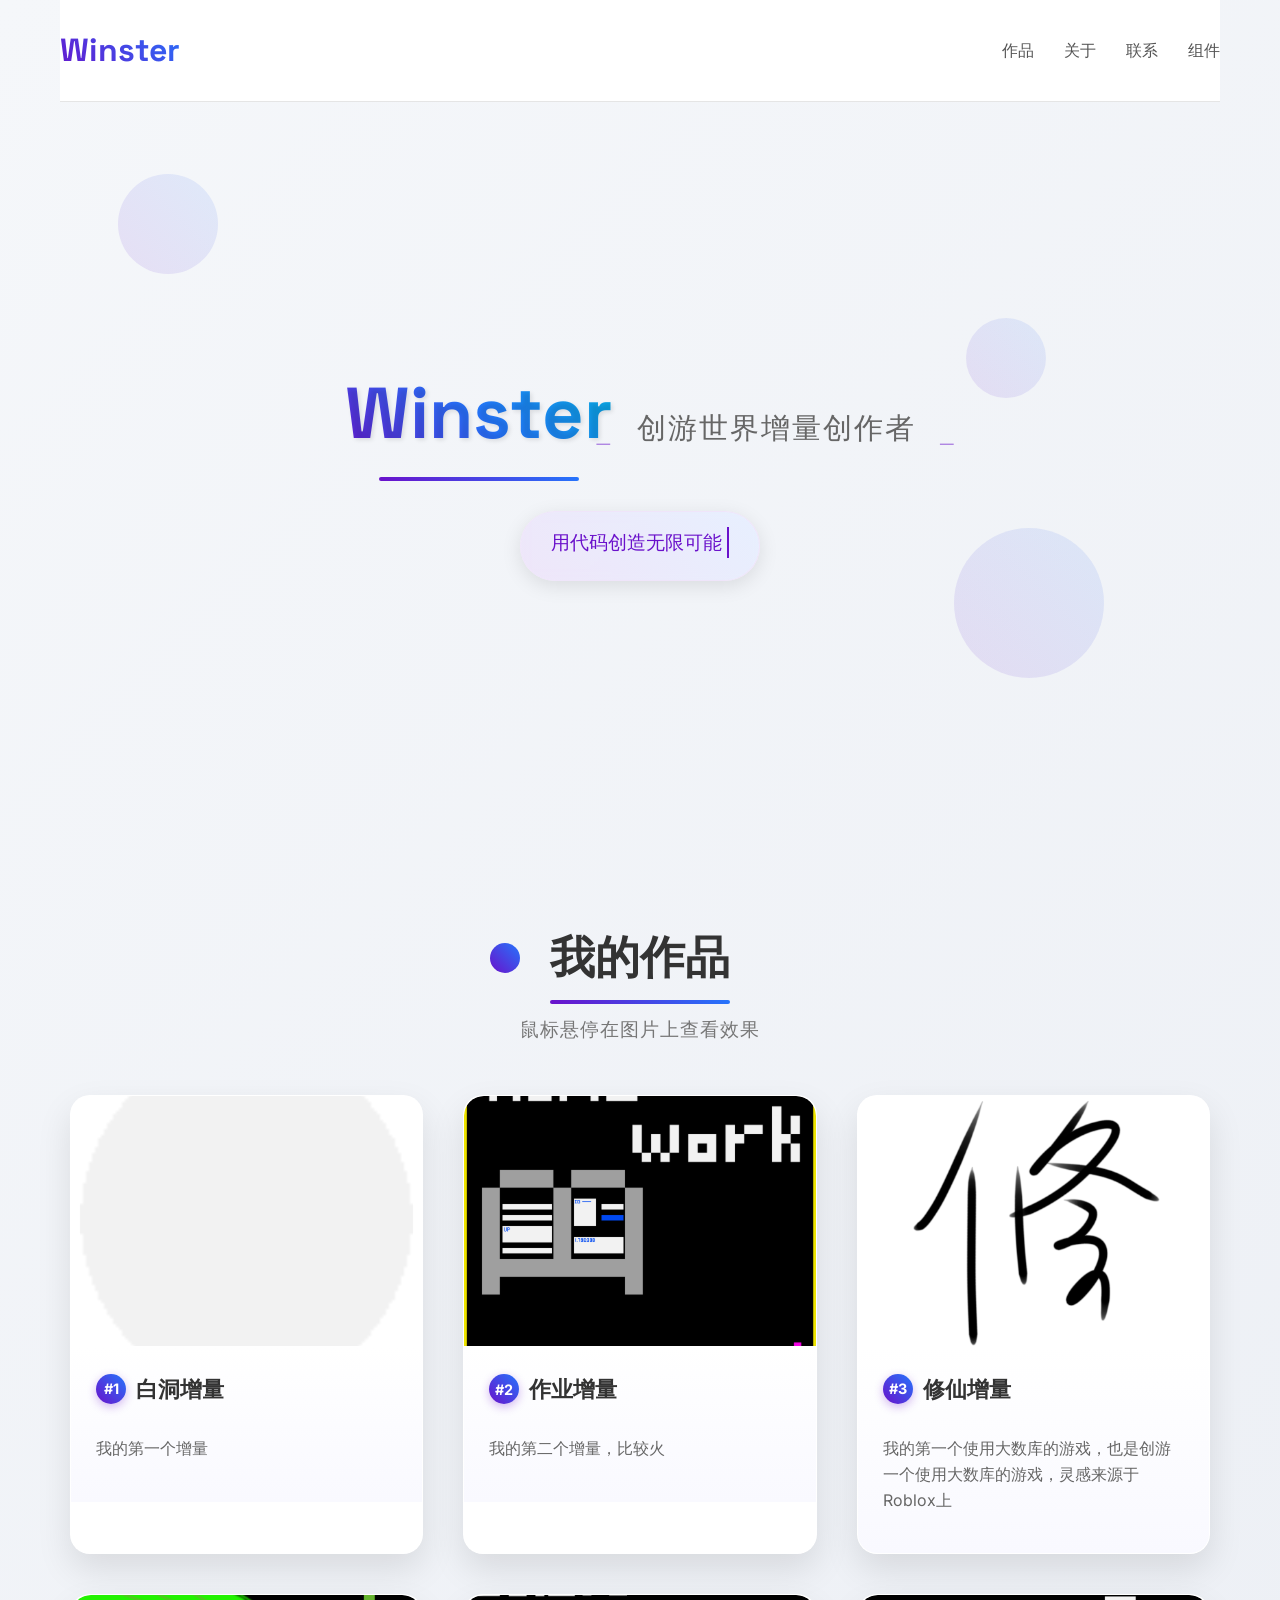
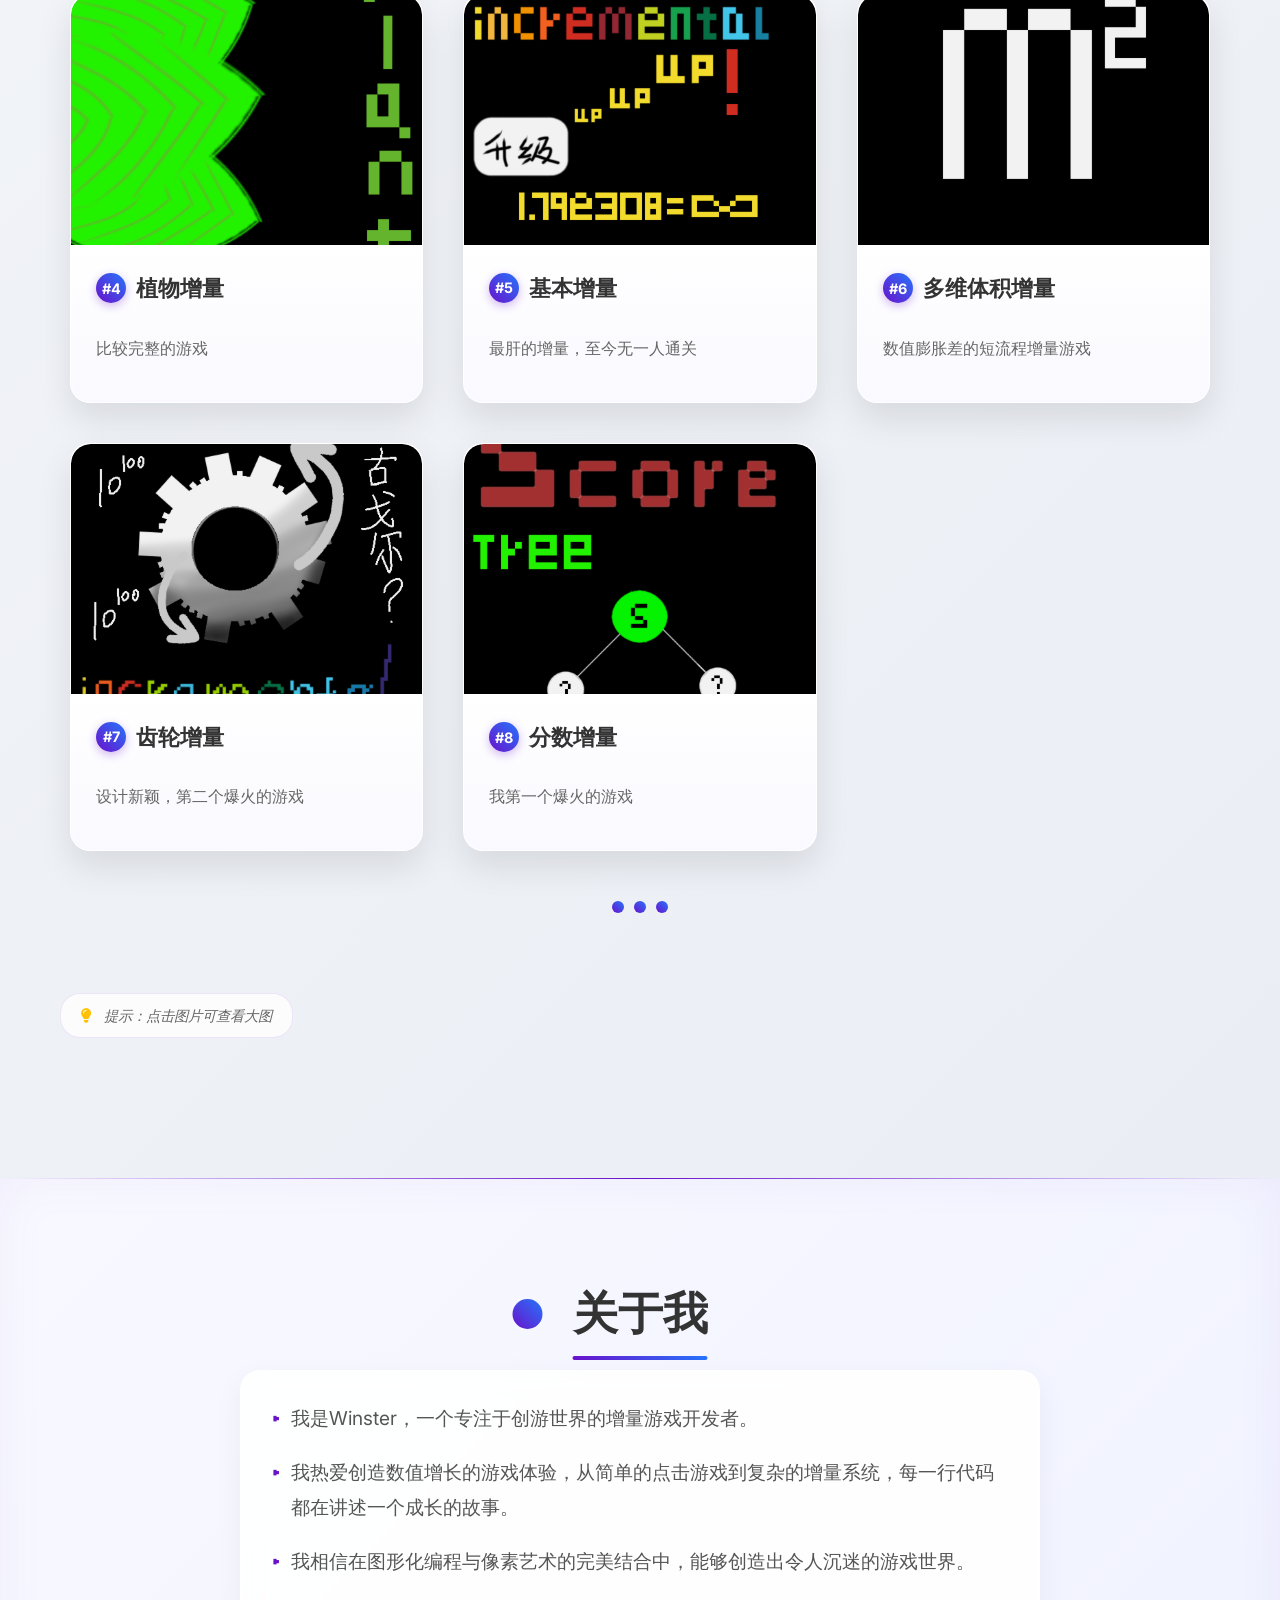
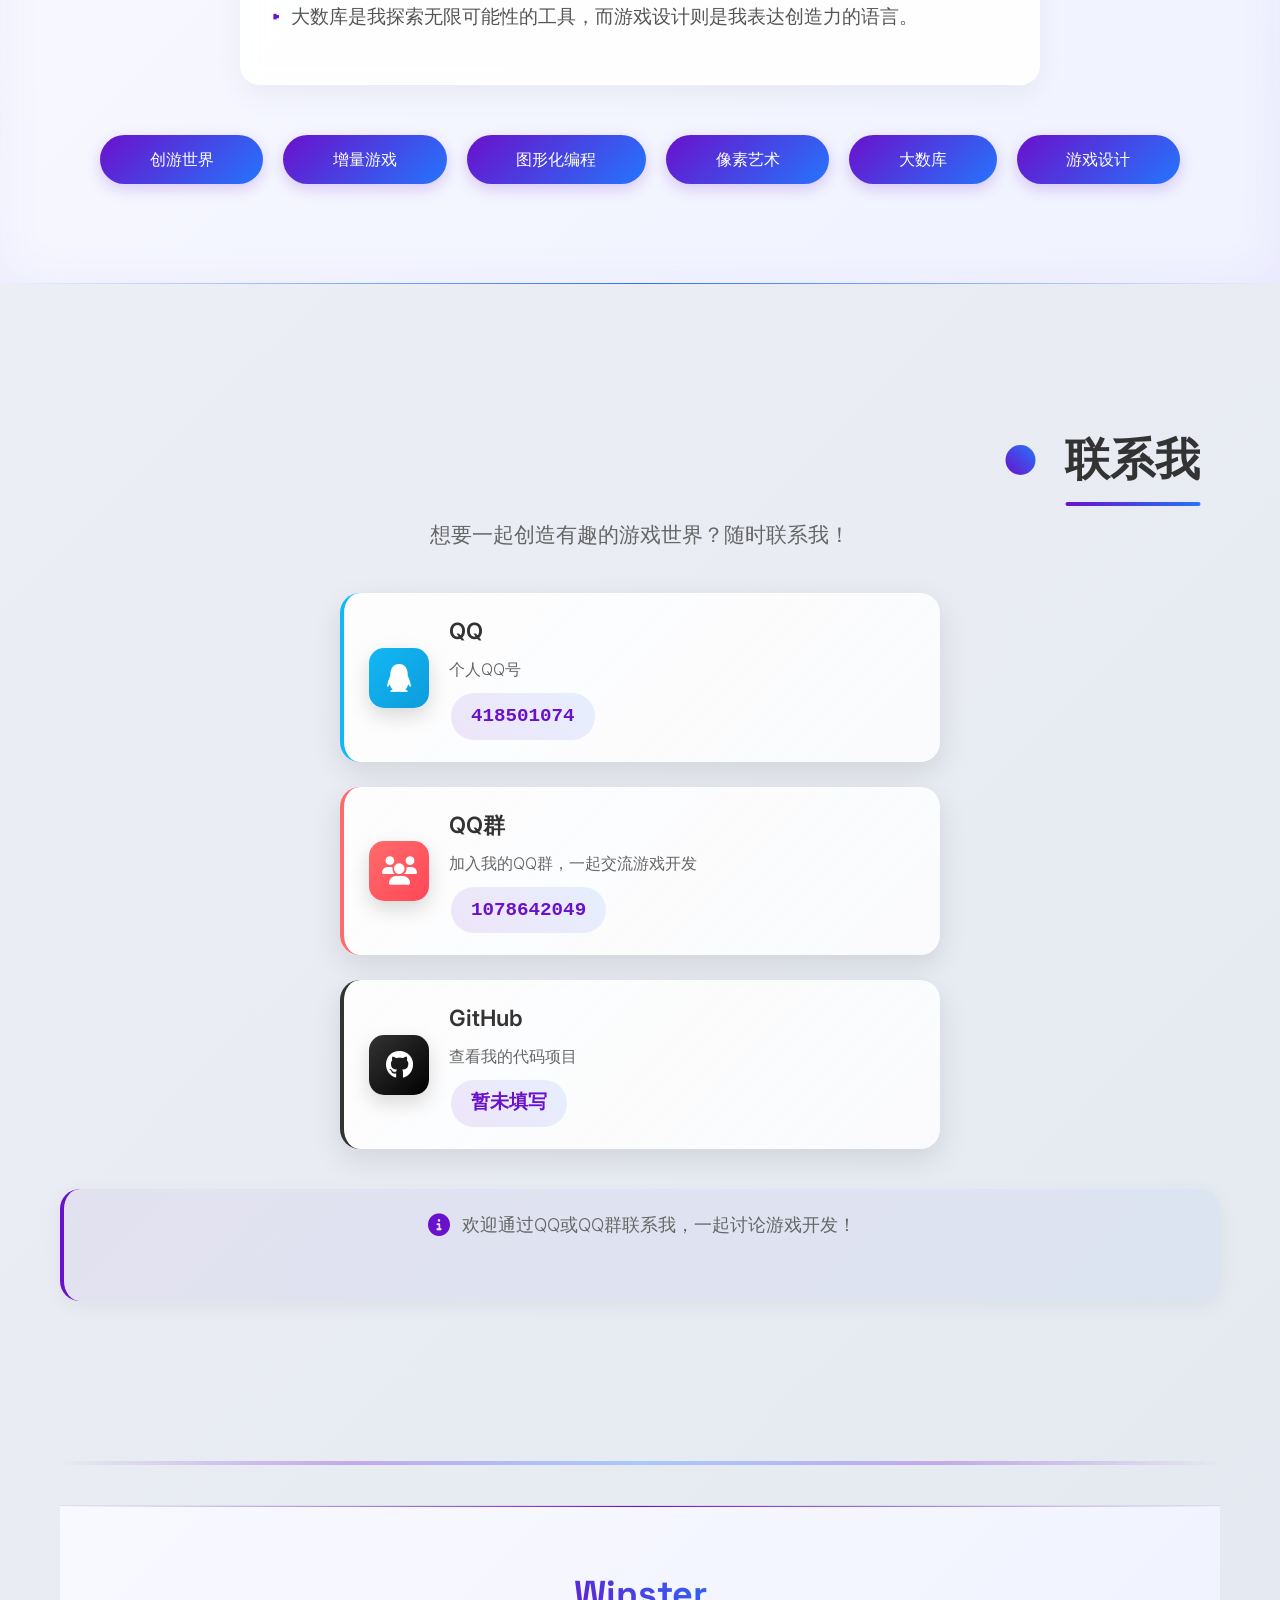
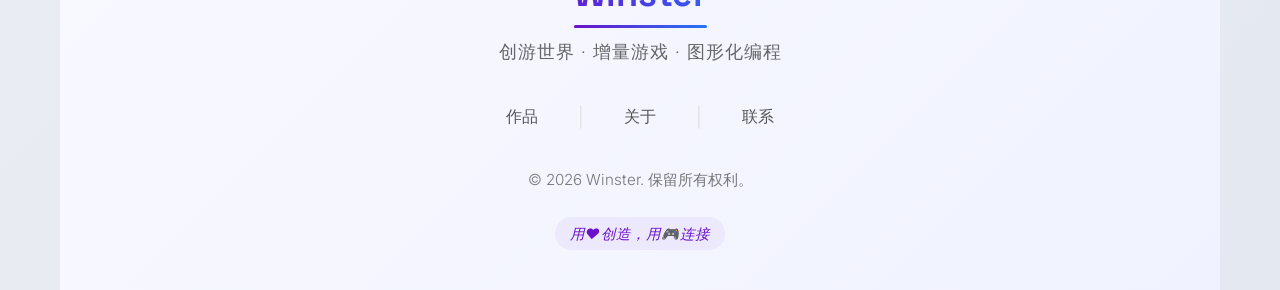
==== commit 2a9182da: "Add files via upload" ====
--- a/index.html
+++ b/index.html
@@ -60,42 +60,70 @@
         .contact-info-item {
             display: flex;
             align-items: center;
-            gap: 15px;
-            margin-bottom: 20px;
-            padding: 15px 20px;
+            gap: 20px;
+            margin-bottom: 25px;
+            padding: 20px 25px;
             background: white;
-            border-radius: 15px;
-            box-shadow: 0 5px 15px rgba(0, 0, 0, 0.08);
-            transition: all 0.3s ease;
+            border-radius: 20px;
+            box-shadow: 0 10px 30px rgba(0, 0, 0, 0.1);
+            transition: all 0.4s cubic-bezier(0.175, 0.885, 0.32, 1.275);
             border-left: 4px solid transparent;
+            position: relative;
+            overflow: hidden;
         }
         
         .contact-info-item:hover {
-            transform: translateX(10px);
-            box-shadow: 0 8px 20px rgba(0, 0, 0, 0.12);
+            transform: translateY(-8px) scale(1.02);
+            box-shadow: 0 20px 40px rgba(0, 0, 0, 0.15);
+        }
+        
+        .contact-info-item::before {
+            content: '';
+            position: absolute;
+            top: 0;
+            left: 0;
+            width: 100%;
+            height: 100%;
+            background: linear-gradient(45deg, transparent, rgba(255, 255, 255, 0.1), transparent);
+            transform: translateX(-100%);
+            transition: transform 0.6s ease;
+        }
+        
+        .contact-info-item:hover::before {
+            transform: translateX(100%);
         }
         
         .contact-info-item.qq {
             border-left-color: #12B7F5;
+            background: linear-gradient(135deg, rgba(255, 255, 255, 0.9), rgba(255, 255, 255, 0.8));
         }
         
         .contact-info-item.qq-group {
             border-left-color: #FF6B6B;
+            background: linear-gradient(135deg, rgba(255, 255, 255, 0.9), rgba(255, 255, 255, 0.8));
         }
         
         .contact-info-item.github {
             border-left-color: #333;
+            background: linear-gradient(135deg, rgba(255, 255, 255, 0.9), rgba(255, 255, 255, 0.8));
         }
         
         .contact-icon {
-            width: 50px;
-            height: 50px;
-            border-radius: 12px;
+            width: 60px;
+            height: 60px;
+            border-radius: 15px;
             display: flex;
             align-items: center;
             justify-content: center;
-            font-size: 24px;
+            font-size: 28px;
             color: white;
+            box-shadow: 0 8px 20px rgba(0, 0, 0, 0.15);
+            transition: all 0.3s ease;
+            flex-shrink: 0;
+        }
+        
+        .contact-info-item:hover .contact-icon {
+            transform: rotate(360deg) scale(1.1);
         }
         
         .contact-icon.qq-icon {
@@ -112,40 +140,195 @@
         
         .contact-details {
             flex: 1;
+            text-align: left;
         }
         
         .contact-details h3 {
+            font-size: 1.4rem;
+            margin-bottom: 8px;
+            color: #333;
+            font-weight: 600;
+            display: flex;
+            align-items: center;
+            gap: 10px;
+        }
+        
+        .contact-details h3 i {
             font-size: 1.2rem;
-            margin-bottom: 5px;
-            color: #333;
+            opacity: 0.7;
         }
         
         .contact-details p {
+            font-size: 1rem;
             color: #666;
-            font-size: 1rem;
+            margin-bottom: 10px;
+            line-height: 1.5;
         }
         
         .contact-id {
-            background: rgba(0, 0, 0, 0.05);
-            padding: 5px 15px;
+            display: inline-block;
+            background: linear-gradient(45deg, rgba(106, 17, 203, 0.1), rgba(37, 117, 252, 0.1));
+            padding: 8px 20px;
+            border-radius: 25px;
+            font-family: 'Courier New', 'Consolas', monospace;
+            font-size: 1.2rem;
+            font-weight: 600;
+            color: #6a11cb;
+            border: 2px solid transparent;
+            background-clip: padding-box;
+            position: relative;
+            transition: all 0.3s ease;
+            cursor: pointer;
+            user-select: all;
+        }
+        
+        .contact-id::before {
+            content: '';
+            position: absolute;
+            top: -2px;
+            left: -2px;
+            right: -2px;
+            bottom: -2px;
+            background: linear-gradient(45deg, #6a11cb, #2575fc);
+            border-radius: 25px;
+            z-index: -1;
+            opacity: 0;
+            transition: opacity 0.3s ease;
+        }
+        
+        .contact-id:hover {
+            color: white;
+            transform: translateY(-2px);
+            box-shadow: 0 5px 15px rgba(106, 17, 203, 0.2);
+        }
+        
+        .contact-id:hover::before {
+            opacity: 1;
+        }
+        
+        .contact-id:active {
+            transform: translateY(0);
+        }
+        
+        /* 联系提示 */
+        .contact-tips {
+            text-align: center;
+            margin-top: 40px;
+            padding: 20px 25px;
+            background: linear-gradient(135deg, rgba(106, 17, 203, 0.05), rgba(37, 117, 252, 0.05));
             border-radius: 20px;
-            font-family: 'Courier New', monospace;
+            border-left: 4px solid #6a11cb;
+            box-shadow: 0 5px 20px rgba(0, 0, 0, 0.05);
+            position: relative;
+            overflow: hidden;
+        }
+        
+        .contact-tips::before {
+            content: '';
+            position: absolute;
+            top: 0;
+            left: 0;
+            width: 100%;
+            height: 100%;
+            background: linear-gradient(45deg, transparent, rgba(255, 255, 255, 0.3), transparent);
+            transform: translateX(-100%);
+            animation: shimmer 3s ease-in-out infinite;
+        }
+        
+        .contact-tips p {
+            color: #666;
             font-size: 1.1rem;
-            display: inline-block;
-            margin-top: 5px;
-        }
-        
-        /* 添加渐变分隔线 */
+            display: flex;
+            align-items: center;
+            justify-content: center;
+            gap: 12px;
+            position: relative;
+            z-index: 1;
+        }
+        
+        .contact-tips i {
+            color: #6a11cb;
+            font-size: 1.4rem;
+            animation: iconPulse 2s ease-in-out infinite;
+        }
+        
+        @keyframes iconPulse {
+            0%, 100% { transform: scale(1); opacity: 1; }
+            50% { transform: scale(1.1); opacity: 0.8; }
+        }
+        
+        /* 渐变分隔线 */
         .gradient-divider {
-            height: 3px;
+            height: 4px;
             width: 100%;
             background: linear-gradient(90deg, 
                 transparent, 
-                rgba(106, 17, 203, 0.3), 
-                rgba(37, 117, 252, 0.3), 
+                rgba(106, 17, 203, 0.4), 
+                rgba(37, 117, 252, 0.6), 
+                rgba(106, 17, 203, 0.4), 
                 transparent
             );
-            margin: 40px 0;
+            margin: 60px 0 40px;
+            border-radius: 2px;
+            position: relative;
+            overflow: hidden;
+        }
+        
+        .gradient-divider::after {
+            content: '';
+            position: absolute;
+            top: 0;
+            left: 0;
+            width: 100%;
+            height: 100%;
+            background: linear-gradient(90deg, 
+                transparent, 
+                rgba(255, 255, 255, 0.4), 
+                transparent
+            );
+            animation: dividerShimmer 4s ease-in-out infinite;
+        }
+        
+        @keyframes dividerShimmer {
+            0% { transform: translateX(-100%); }
+            100% { transform: translateX(100%); }
+        }
+        
+        /* 工具提示样式 */
+        .tooltip-text {
+            position: absolute;
+            bottom: 100%;
+            left: 50%;
+            transform: translateX(-50%) translateY(-10px);
+            background: rgba(0, 0, 0, 0.85);
+            color: white;
+            padding: 8px 12px;
+            border-radius: 6px;
+            font-size: 0.8rem;
+            white-space: nowrap;
+            opacity: 0;
+            visibility: hidden;
+            transition: all 0.3s ease;
+            pointer-events: none;
+            z-index: 1000;
+            font-family: 'Inter', sans-serif;
+        }
+        
+        .tooltip-text::after {
+            content: '';
+            position: absolute;
+            top: 100%;
+            left: 50%;
+            transform: translateX(-50%);
+            border-width: 5px;
+            border-style: solid;
+            border-color: rgba(0, 0, 0, 0.85) transparent transparent transparent;
+        }
+        
+        .skill-tag:hover .tooltip-text {
+            opacity: 1;
+            visibility: visible;
+            transform: translateX(-50%) translateY(-5px);
         }
     </style>
 </head>
@@ -160,10 +343,13 @@
         <!-- 头部区域 -->
         <header class="header">
             <div class="logo">Winster</div>
-            <nav class="nav">
-                <a href="#works" class="nav-link">作品</a>
-                <a href="#about" class="nav-link">关于</a>
-                <a href="#contact" class="nav-link">联系</a>
+            <!-- 修改导航栏部分 -->
+                <nav class="nav">
+            <a href="#works" class="nav-link">作品</a>
+            <a href="#about" class="nav-link">关于</a>
+            <a href="#contact" class="nav-link">联系</a>
+            <a href="components.html" class="nav-link">组件</a>
+</nav>
             </nav>
         </header>
 
@@ -311,6 +497,675 @@
         </div>
     </div>
 
-    <script src="script.js"></script>
+    <!-- 将所有JavaScript代码内联，避免外部文件加载问题 -->
+    <script>
+    // 主应用程序
+    class PortfolioApp {
+        constructor() {
+            this.works = [];
+            this.gameDescriptions = {};
+            this.init();
+        }
+
+        async init() {
+            console.log('🔧 开始初始化应用...');
+            
+            // 立即隐藏初始加载动画
+            setTimeout(() => {
+                const initialLoader = document.getElementById('initial-loader');
+                if (initialLoader) {
+                    console.log('🚀 隐藏初始加载动画');
+                    initialLoader.style.opacity = '0';
+                    setTimeout(() => {
+                        initialLoader.style.display = 'none';
+                    }, 300);
+                }
+                
+                // 显示页面内容
+                const pageContent = document.querySelector('.page-content');
+                if (pageContent) {
+                    pageContent.classList.add('visible');
+                }
+            }, 500);
+            
+            // 先加载游戏数据
+            console.log('📁 开始加载游戏描述...');
+            await this.loadGameData();
+            
+            // 然后加载作品
+            console.log('🖼️ 开始加载作品图片...');
+            await this.loadWorks();
+            
+            // 初始化事件监听
+            this.initEventListeners();
+            
+            // 隐藏作品加载指示器
+            this.hideLoader();
+            
+            console.log('✅ 应用初始化完成！');
+        }
+
+        // 加载游戏描述数据
+        async loadGameData() {
+            try {
+                console.log('📂 尝试加载 text/game.txt ...');
+                const response = await fetch('text/game.txt');
+                
+                if (!response.ok) {
+                    console.error(`❌ 加载game.txt失败: HTTP ${response.status}`);
+                    throw new Error(`HTTP错误! 状态: ${response.status}`);
+                }
+                
+                const text = await response.text();
+                console.log('📄 成功加载game.txt内容:', text);
+                this.parseGameDescriptions(text);
+                
+            } catch (error) {
+                console.error('❌ 加载游戏描述失败:', error);
+                console.log('⚠️ 使用默认游戏描述...');
+                // 使用示例数据作为后备
+                this.createExampleGameDescriptions();
+            }
+        }
+
+        // 解析游戏描述
+        parseGameDescriptions(text) {
+            console.log('🔍 开始解析游戏描述...');
+            
+            const lines = text.split('\n');
+            console.log(`📊 找到 ${lines.length} 行内容`);
+            
+            lines.forEach((line, index) => {
+                line = line.trim();
+                if (line) {
+                    console.log(`📝 解析第 ${index + 1} 行: "${line}"`);
+                    
+                    // 尝试多种分隔符
+                    let gameName, description;
+                    
+                    if (line.includes('：')) {  // 中文冒号
+                        const parts = line.split('：');
+                        gameName = parts[0].trim();
+                        description = parts.slice(1).join('：').trim();
+                    } else if (line.includes(':')) {  // 英文冒号
+                        const parts = line.split(':');
+                        gameName = parts[0].trim();
+                        description = parts.slice(1).join(':').trim();
+                    } else {
+                        // 如果没有分隔符
+                        gameName = line;
+                        description = '暂无详细描述';
+                    }
+                    
+                    const id = (index + 1).toString();
+                    this.gameDescriptions[id] = {
+                        name: gameName || `作品 ${id}`,
+                        description: description || '暂无详细描述'
+                    };
+                    
+                    console.log(`✅ 解析成功: ID=${id}, 名称="${gameName}", 描述="${description}"`);
+                }
+            });
+            
+            console.log('📦 解析完成，结果:', this.gameDescriptions);
+            
+            // 如果没有解析到任何内容，使用示例数据
+            if (Object.keys(this.gameDescriptions).length === 0) {
+                console.log('⚠️ 没有解析到任何游戏描述，使用示例数据');
+                this.createExampleGameDescriptions();
+            }
+        }
+
+        // 创建示例游戏描述（用于测试）
+        createExampleGameDescriptions() {
+            console.log('🎮 创建示例游戏描述...');
+            
+            const exampleGames = [
+                {id: "1", name: "白洞增量", description: "我的第一个增量"},
+                {id: "2", name: "作业增量", description: "我的第二个增量，比较火"},
+                {id: "3", name: "修仙增量", description: "我的第一个使用大数库的游戏，也是创游一个使用大数库的游戏，灵感来源于Roblox上"},
+                {id: "4", name: "植物增量", description: "比较完整的游戏"},
+                {id: "5", name: "基本增量", description: "最肝的增量，至今无一人通关"},
+                {id: "6", name: "多维体积增量", description: "数值膨胀差的短流程增量游戏"},
+                {id: "7", name: "齿轮增量", description: "设计新颖，第二个爆火的游戏"},
+                {id: "8", name: "分数增量", description: "我第一个爆火的游戏"}
+            ];
+            
+            exampleGames.forEach(game => {
+                this.gameDescriptions[game.id] = {
+                    name: game.name,
+                    description: game.description
+                };
+            });
+            
+            console.log('📦 示例游戏描述创建完成:', this.gameDescriptions);
+        }
+
+        // 加载作品图片
+        async loadWorks() {
+            const worksContainer = document.getElementById('works-container');
+            
+            if (!worksContainer) {
+                console.error('❌ 找不到作品容器元素!');
+                return;
+            }
+
+            // 清空容器
+            worksContainer.innerHTML = '';
+            
+            console.log('🖼️ 开始搜索作品图片...');
+            
+            try {
+                // 尝试加载最多20个作品
+                const maxWorks = 20;
+                let foundCount = 0;
+                
+                for (let i = 1; i <= maxWorks; i++) {
+                    const id = i.toString();
+                    const gameInfo = this.gameDescriptions[id] || {
+                        name: `作品 ${id}`,
+                        description: '暂无详细描述'
+                    };
+                    
+                    console.log(`🔍 搜索作品 ${id}: ${gameInfo.name}`);
+                    
+                    // 检查各种图片格式
+                    const imageFormats = ['png', 'jpg', 'jpeg', 'gif', 'webp'];
+                    let imagePath = null;
+                    
+                    for (const format of imageFormats) {
+                        const testPath = `picture/game/${i}.${format}`;
+                        console.log(`  🔎 尝试加载: ${testPath}`);
+                        
+                        const exists = await this.checkImageExists(testPath);
+                        if (exists) {
+                            imagePath = testPath;
+                            console.log(`  ✅ 找到图片: ${imagePath}`);
+                            break;
+                        }
+                    }
+                    
+                    if (imagePath) {
+                        const work = {
+                            id: id,
+                            image: imagePath,
+                            name: gameInfo.name,
+                            description: gameInfo.description
+                        };
+                        
+                        this.works.push(work);
+                        this.createWorkElement(work);
+                        foundCount++;
+                        
+                        console.log(`✅ 成功添加作品 ${id}: ${work.name}`);
+                    } else {
+                        console.log(`❌ 作品 ${id} 没有找到图片文件`);
+                    }
+                    
+                    // 如果没有找到图片，尝试使用占位图
+                    if (!imagePath && gameInfo.name !== `作品 ${id}`) {
+                        console.log(`⚠️ 为 ${gameInfo.name} 使用占位图`);
+                        const work = {
+                            id: id,
+                            image: this.getPlaceholderImage(id),
+                            name: gameInfo.name,
+                            description: gameInfo.description
+                        };
+                        
+                        this.works.push(work);
+                        this.createWorkElement(work, true); // 使用占位图
+                        foundCount++;
+                    }
+                }
+                
+                console.log(`📊 总共找到 ${foundCount} 个作品`);
+                
+                if (this.works.length === 0) {
+                    console.log('⚠️ 没有找到任何作品，显示无作品信息');
+                    this.showNoWorksMessage();
+                } else {
+                    console.log(`🎉 成功显示 ${this.works.length} 个作品`);
+                }
+                
+            } catch (error) {
+                console.error('❌ 加载作品时出错:', error);
+                this.showError(`加载作品时出错: ${error.message}`);
+            }
+        }
+
+        // 获取占位图片
+        getPlaceholderImage(id) {
+            const colors = ['#6a11cb', '#2575fc', '#00b4db', '#f46b45', '#eea849', '#0575E6', '#00F260'];
+            const color = colors[(parseInt(id) - 1) % colors.length];
+            
+            // 创建一个SVG占位图
+            return `data:image/svg+xml;charset=UTF-8,${encodeURIComponent(`
+                <svg width="400" height="300" xmlns="http://www.w3.org/2000/svg">
+                    <rect width="100%" height="100%" fill="${color}"/>
+                    <rect x="20" y="20" width="360" height="260" fill="rgba(255,255,255,0.1)" rx="10"/>
+                    <text x="200" y="120" font-family="Arial, sans-serif" font-size="24" 
+                          font-weight="bold" fill="white" text-anchor="middle">作品 ${id}</text>
+                    <text x="200" y="160" font-family="Arial, sans-serif" font-size="16" 
+                          fill="rgba(255,255,255,0.8)" text-anchor="middle">${this.gameDescriptions[id]?.name || '游戏图片'}</text>
+                    <rect x="150" y="180" width="100" height="100" fill="rgba(255,255,255,0.2)" rx="10"/>
+                    <path d="M180,210 L220,210 M180,230 L220,230 M180,250 L220,250" 
+                          stroke="white" stroke-width="2" stroke-linecap="round"/>
+                    <text x="200" y="280" font-family="Arial, sans-serif" font-size="12" 
+                          fill="rgba(255,255,255,0.6)" text-anchor="middle">点击查看详情</text>
+                </svg>
+            `)}`;
+        }
+
+        // 检查图片是否存在
+        async checkImageExists(url) {
+            return new Promise((resolve) => {
+                const img = new Image();
+                img.onload = () => {
+                    console.log(`  ✅ 图片存在: ${url}`);
+                    resolve(true);
+                };
+                img.onerror = () => {
+                    console.log(`  ❌ 图片不存在: ${url}`);
+                    resolve(false);
+                };
+                img.src = url;
+                
+                // 设置超时
+                setTimeout(() => {
+                    if (!img.complete) {
+                        console.log(`  ⏰ 图片加载超时: ${url}`);
+                        resolve(false);
+                    }
+                }, 1000);
+            });
+        }
+
+        // 创建作品元素
+        createWorkElement(work, isPlaceholder = false) {
+            const worksContainer = document.getElementById('works-container');
+            
+            if (!worksContainer) {
+                console.error('❌ 找不到作品容器!');
+                return;
+            }
+            
+            const workElement = document.createElement('div');
+            workElement.className = 'work-item';
+            workElement.dataset.id = work.id;
+            
+            console.log(`🎨 创建作品元素 ${work.id}: ${work.name}`);
+            
+            workElement.innerHTML = `
+                <div class="work-image-container">
+                    <img src="${work.image}" 
+                         alt="${work.name}" 
+                         class="work-image ${isPlaceholder ? 'placeholder-image' : ''}"
+                         onload="console.log('✅ 图片加载完成: ${work.name}')"
+                         onerror="console.error('❌ 图片加载失败: ${work.name}'); this.src='${this.getPlaceholderImage(work.id)}'">
+                </div>
+                <div class="work-info">
+                    <h3 class="work-title">
+                        <span class="work-number">#${work.id}</span>
+                        ${work.name}
+                    </h3>
+                    <p class="work-description">${work.description}</p>
+                </div>
+            `;
+            
+            // 添加点击事件打开模态框
+            workElement.addEventListener('click', () => this.openModal(work));
+            
+            // 添加鼠标悬停效果
+            const description = workElement.querySelector('.work-description');
+            if (description) {
+                description.addEventListener('mouseenter', () => {
+                    this.animateTextSplit(description);
+                });
+            }
+            
+            worksContainer.appendChild(workElement);
+            console.log(`✅ 作品元素 ${work.id} 已添加到页面`);
+        }
+
+        // 文字分开动画
+        animateTextSplit(element) {
+            const originalText = element.textContent;
+            element.style.overflow = 'hidden';
+            element.style.position = 'relative';
+            
+            // 使用CSS动画
+            element.classList.add('text-animating');
+            
+            setTimeout(() => {
+                element.classList.remove('text-animating');
+            }, 600);
+        }
+
+        // 打开图片模态框
+        openModal(work) {
+            const modal = document.getElementById('imageModal');
+            const modalImage = document.getElementById('modalImage');
+            const modalTitle = document.getElementById('modalTitle');
+            const modalDescription = document.getElementById('modalDescription');
+            
+            console.log(`🖼️ 打开模态框: ${work.name}`);
+            
+            modalImage.src = work.image;
+            modalImage.alt = work.name;
+            modalTitle.textContent = work.name;
+            modalDescription.textContent = work.description;
+            
+            modal.style.display = 'flex';
+            document.body.style.overflow = 'hidden';
+            
+            // 添加淡入效果
+            setTimeout(() => {
+                modal.style.opacity = '1';
+            }, 10);
+        }
+
+        // 关闭模态框
+        closeModal() {
+            const modal = document.getElementById('imageModal');
+            modal.style.opacity = '0';
+            
+            setTimeout(() => {
+                modal.style.display = 'none';
+                document.body.style.overflow = 'auto';
+            }, 300);
+        }
+
+        // 初始化事件监听
+        initEventListeners() {
+            console.log('🔌 初始化事件监听...');
+            
+            // 模态框关闭按钮
+            const closeModalBtn = document.getElementById('closeModal');
+            if (closeModalBtn) {
+                closeModalBtn.addEventListener('click', () => this.closeModal());
+                console.log('✅ 模态框关闭按钮事件已绑定');
+            }
+            
+            // 点击模态框背景关闭
+            const modal = document.getElementById('imageModal');
+            if (modal) {
+                modal.addEventListener('click', (e) => {
+                    if (e.target === modal) {
+                        this.closeModal();
+                    }
+                });
+                console.log('✅ 模态框背景点击事件已绑定');
+            }
+            
+            // ESC键关闭模态框
+            document.addEventListener('keydown', (e) => {
+                if (e.key === 'Escape') {
+                    this.closeModal();
+                }
+            });
+            console.log('✅ ESC键事件已绑定');
+            
+            // 平滑滚动
+            document.querySelectorAll('a[href^="#"]').forEach(anchor => {
+                anchor.addEventListener('click', (e) => {
+                    e.preventDefault();
+                    const targetId = anchor.getAttribute('href');
+                    if (targetId === '#') return;
+                    
+                    const targetElement = document.querySelector(targetId);
+                    if (targetElement) {
+                        targetElement.scrollIntoView({
+                            behavior: 'smooth',
+                            block: 'start'
+                        });
+                    }
+                });
+            });
+            console.log('✅ 平滑滚动事件已绑定');
+            
+            // 添加技能标签的悬停提示
+            const skillTags = document.querySelectorAll('.skill-tag');
+            skillTags.forEach(tag => {
+                tag.addEventListener('mouseenter', (e) => {
+                    const tooltipText = e.target.dataset.tooltip;
+                    if (tooltipText) {
+                        // 创建或更新工具提示
+                        let tooltipEl = e.target.querySelector('.tooltip-text');
+                        if (!tooltipEl) {
+                            tooltipEl = document.createElement('div');
+                            tooltipEl.className = 'tooltip-text';
+                            tooltipEl.textContent = tooltipText;
+                            e.target.appendChild(tooltipEl);
+                        }
+                    }
+                });
+            });
+            
+            console.log('✅ 所有事件监听已初始化');
+        }
+
+        // 隐藏加载指示器
+        hideLoader() {
+            const loader = document.getElementById('loader');
+            if (loader) {
+                loader.style.display = 'none';
+                console.log('👋 隐藏加载指示器');
+            }
+        }
+
+        // 显示错误信息
+        showError(message) {
+            const worksContainer = document.getElementById('works-container');
+            if (!worksContainer) {
+                console.error('❌ 无法显示错误信息: 找不到作品容器');
+                return;
+            }
+            
+            worksContainer.innerHTML = `
+                <div class="error-message">
+                    <i class="fas fa-exclamation-triangle"></i>
+                    <h3>加载失败</h3>
+                    <p>${message}</p>
+                    <div class="debug-info">
+                        <h4>调试信息：</h4>
+                        <p>当前URL: ${window.location.href}</p>
+                        <p>文件结构:</p>
+                        <ul>
+                            <li><code>${window.location.href}text/game.txt</code></li>
+                            <li><code>${window.location.href}picture/game/1.png</code></li>
+                        </ul>
+                        <button onclick="window.location.reload()" class="retry-button">
+                            <i class="fas fa-redo"></i> 重新加载
+                        </button>
+                    </div>
+                </div>
+            `;
+            
+            this.hideLoader();
+        }
+
+        // 显示无作品信息
+        showNoWorksMessage() {
+            const worksContainer = document.getElementById('works-container');
+            if (!worksContainer) return;
+            
+            worksContainer.innerHTML = `
+                <div class="no-works-message">
+                    <i class="fas fa-gamepad"></i>
+                    <h3>暂无作品展示</h3>
+                    <p>已解析的游戏描述：</p>
+                    <div class="parsed-games">
+                        ${Object.entries(this.gameDescriptions).map(([id, game]) => `
+                            <div class="parsed-game">
+                                <strong>#${id} ${game.name}</strong>: ${game.description}
+                            </div>
+                        `).join('')}
+                    </div>
+                    <p>请按以下步骤操作：</p>
+                    <ol>
+                        <li>在 <code>picture/game/</code> 文件夹中添加您的作品图片</li>
+                        <li>图片文件应命名为: 1.png, 2.png, 3.png 等</li>
+                        <li>在 <code>text/game.txt</code> 中添加作品描述</li>
+                        <li>描述格式: 游戏名称：简介 (每行一个作品)</li>
+                    </ol>
+                    <button onclick="window.location.reload()" class="retry-button">
+                        <i class="fas fa-sync"></i> 重新检测作品
+                    </button>
+                </div>
+            `;
+            
+            this.hideLoader();
+        }
+    }
+
+    // 页面加载完成后初始化应用
+    document.addEventListener('DOMContentLoaded', () => {
+        console.log('📄 DOM已加载完成，开始初始化应用...');
+        console.log('🔧 网站版本: 完整版 1.0');
+        console.log('🔍 按F12打开控制台查看详细信息');
+        
+        // 立即初始化应用
+        const app = new PortfolioApp();
+        
+        // 暴露全局变量以便调试
+        window.portfolioApp = app;
+        
+        // 添加控制台欢迎信息
+        console.log('%c🎮 Winster 的个人主页已加载！', 'color: #6a11cb; font-size: 16px; font-weight: bold;');
+        console.log('%c✨ 用代码创造无限可能', 'color: #2575fc; font-size: 14px;');
+        
+        // 添加额外的CSS样式
+        const style = document.createElement('style');
+        style.textContent = `
+            .text-animating {
+                animation: textSplit 0.6s ease;
+            }
+            
+            @keyframes textSplit {
+                0% { letter-spacing: normal; }
+                50% { letter-spacing: 3px; opacity: 0.8; }
+                100% { letter-spacing: 2px; opacity: 1; }
+            }
+            
+            .retry-button {
+                margin-top: 20px;
+                padding: 10px 20px;
+                background: linear-gradient(45deg, #6a11cb, #2575fc);
+                color: white;
+                border: none;
+                border-radius: 25px;
+                font-size: 1rem;
+                cursor: pointer;
+                transition: all 0.3s ease;
+                display: inline-flex;
+                align-items: center;
+                gap: 8px;
+            }
+            
+            .retry-button:hover {
+                transform: translateY(-2px);
+                box-shadow: 0 5px 15px rgba(106, 17, 203, 0.3);
+            }
+            
+            .debug-info {
+                margin-top: 20px;
+                padding: 15px;
+                background: rgba(106, 17, 203, 0.05);
+                border-radius: 10px;
+                text-align: left;
+            }
+            
+            .debug-info ul {
+                margin: 10px 0 0 20px;
+            }
+            
+            .parsed-games {
+                text-align: left;
+                max-width: 600px;
+                margin: 20px auto;
+                padding: 15px;
+                background: rgba(106, 17, 203, 0.05);
+                border-radius: 10px;
+            }
+            
+            .parsed-game {
+                margin: 10px 0;
+                padding: 10px;
+                background: white;
+                border-radius: 8px;
+                border-left: 4px solid #6a11cb;
+            }
+            
+            code {
+                background: rgba(106, 17, 203, 0.1);
+                padding: 2px 6px;
+                border-radius: 4px;
+                font-family: 'Courier New', monospace;
+                font-size: 0.9em;
+            }
+            
+            .placeholder-image {
+                filter: brightness(1.2);
+            }
+            
+            .no-works-message ol {
+                text-align: left;
+                display: inline-block;
+                margin: 20px 0;
+            }
+            
+            .no-works-message li {
+                margin: 10px 0;
+            }
+            
+            .no-works-message {
+                text-align: center;
+                padding: 40px;
+                color: #666;
+            }
+            
+            .no-works-message i {
+                font-size: 4rem;
+                margin-bottom: 20px;
+                display: block;
+                color: #6a11cb;
+                animation: iconFloat 3s ease-in-out infinite;
+            }
+            
+            @keyframes iconFloat {
+                0%, 100% { transform: translateY(0) rotate(0deg); }
+                50% { transform: translateY(-10px) rotate(5deg); }
+            }
+            
+            .error-message {
+                text-align: center;
+                padding: 40px;
+                color: #dc3545;
+                font-size: 1.1rem;
+                background: rgba(255, 255, 255, 0.9);
+                border-radius: 20px;
+                margin: 20px 0;
+                border: 2px dashed rgba(220, 53, 69, 0.3);
+                box-shadow: 0 10px 30px rgba(0, 0, 0, 0.1);
+            }
+            
+            .error-message i {
+                font-size: 3rem;
+                margin-bottom: 20px;
+                display: block;
+                color: #dc3545;
+                animation: errorPulse 2s ease-in-out infinite;
+            }
+            
+            @keyframes errorPulse {
+                0%, 100% { transform: scale(1); }
+                50% { transform: scale(1.1); }
+            }
+        `;
+        document.head.appendChild(style);
+        
+        console.log('✅ 所有初始化完成！');
+    });
+    </script>
 </body>
 </html>
--- a/style.css
+++ b/style.css
@@ -684,46 +684,6 @@
     100% { transform: translateY(-5px) scale(1.05); }
 }
 
-.skill-tag::before {
-    content: attr(data-tooltip);
-    position: absolute;
-    bottom: 100%;
-    left: 50%;
-    transform: translateX(-50%) translateY(-10px);
-    background: rgba(0, 0, 0, 0.8);
-    color: white;
-    padding: 8px 12px;
-    border-radius: 6px;
-    font-size: 0.8rem;
-    white-space: nowrap;
-    opacity: 0;
-    visibility: hidden;
-    transition: all 0.3s ease;
-    pointer-events: none;
-    z-index: 100;
-}
-
-.skill-tag::after {
-    content: '';
-    position: absolute;
-    top: -5px;
-    left: 50%;
-    transform: translateX(-50%);
-    border-width: 5px;
-    border-style: solid;
-    border-color: rgba(0, 0, 0, 0.8) transparent transparent transparent;
-    opacity: 0;
-    visibility: hidden;
-    transition: all 0.3s ease;
-}
-
-.skill-tag:hover::before,
-.skill-tag:hover::after {
-    opacity: 1;
-    visibility: visible;
-    transform: translateX(-50%) translateY(-5px);
-}
-
 /* 联系区域 */
 .contact-section {
     padding: 100px 0;
@@ -743,247 +703,6 @@
 .contact-info {
     max-width: 600px;
     margin: 40px auto;
-}
-
-/* 联系信息项 */
-.contact-info-item {
-    display: flex;
-    align-items: center;
-    gap: 20px;
-    margin-bottom: 25px;
-    padding: 20px 25px;
-    background: white;
-    border-radius: 20px;
-    box-shadow: 0 10px 30px rgba(0, 0, 0, 0.1);
-    transition: all 0.4s cubic-bezier(0.175, 0.885, 0.32, 1.275);
-    border-left: 4px solid transparent;
-    position: relative;
-    overflow: hidden;
-}
-
-.contact-info-item:hover {
-    transform: translateY(-8px) scale(1.02);
-    box-shadow: 0 20px 40px rgba(0, 0, 0, 0.15);
-}
-
-.contact-info-item::before {
-    content: '';
-    position: absolute;
-    top: 0;
-    left: 0;
-    width: 100%;
-    height: 100%;
-    background: linear-gradient(45deg, transparent, rgba(255, 255, 255, 0.1), transparent);
-    transform: translateX(-100%);
-    transition: transform 0.6s ease;
-}
-
-.contact-info-item:hover::before {
-    transform: translateX(100%);
-}
-
-.contact-info-item.qq {
-    border-left-color: #12B7F5;
-    background: linear-gradient(135deg, rgba(255, 255, 255, 0.9), rgba(255, 255, 255, 0.8));
-}
-
-.contact-info-item.qq-group {
-    border-left-color: #FF6B6B;
-    background: linear-gradient(135deg, rgba(255, 255, 255, 0.9), rgba(255, 255, 255, 0.8));
-}
-
-.contact-info-item.github {
-    border-left-color: #333;
-    background: linear-gradient(135deg, rgba(255, 255, 255, 0.9), rgba(255, 255, 255, 0.8));
-}
-
-/* 联系图标 */
-.contact-icon {
-    width: 60px;
-    height: 60px;
-    border-radius: 15px;
-    display: flex;
-    align-items: center;
-    justify-content: center;
-    font-size: 28px;
-    color: white;
-    box-shadow: 0 8px 20px rgba(0, 0, 0, 0.15);
-    transition: all 0.3s ease;
-    flex-shrink: 0;
-}
-
-.contact-info-item:hover .contact-icon {
-    transform: rotate(360deg) scale(1.1);
-}
-
-.contact-icon.qq-icon {
-    background: linear-gradient(135deg, #12B7F5, #0D9CDB);
-}
-
-.contact-icon.qq-group-icon {
-    background: linear-gradient(135deg, #FF6B6B, #FF4757);
-}
-
-.contact-icon.github-icon {
-    background: linear-gradient(135deg, #333, #000);
-}
-
-/* 联系详情 */
-.contact-details {
-    flex: 1;
-    text-align: left;
-}
-
-.contact-details h3 {
-    font-size: 1.4rem;
-    margin-bottom: 8px;
-    color: #333;
-    font-weight: 600;
-    display: flex;
-    align-items: center;
-    gap: 10px;
-}
-
-.contact-details h3 i {
-    font-size: 1.2rem;
-    opacity: 0.7;
-}
-
-.contact-details p {
-    font-size: 1rem;
-    color: #666;
-    margin-bottom: 10px;
-    line-height: 1.5;
-}
-
-/* 联系ID样式 */
-.contact-id {
-    display: inline-block;
-    background: linear-gradient(45deg, rgba(106, 17, 203, 0.1), rgba(37, 117, 252, 0.1));
-    padding: 8px 20px;
-    border-radius: 25px;
-    font-family: 'Courier New', 'Consolas', monospace;
-    font-size: 1.2rem;
-    font-weight: 600;
-    color: #6a11cb;
-    border: 2px solid transparent;
-    background-clip: padding-box;
-    position: relative;
-    transition: all 0.3s ease;
-    cursor: pointer;
-    user-select: all;
-}
-
-.contact-id::before {
-    content: '';
-    position: absolute;
-    top: -2px;
-    left: -2px;
-    right: -2px;
-    bottom: -2px;
-    background: linear-gradient(45deg, #6a11cb, #2575fc);
-    border-radius: 25px;
-    z-index: -1;
-    opacity: 0;
-    transition: opacity 0.3s ease;
-}
-
-.contact-id:hover {
-    color: white;
-    transform: translateY(-2px);
-    box-shadow: 0 5px 15px rgba(106, 17, 203, 0.2);
-}
-
-.contact-id:hover::before {
-    opacity: 1;
-}
-
-.contact-id:active {
-    transform: translateY(0);
-}
-
-/* 联系提示 */
-.contact-tips {
-    text-align: center;
-    margin-top: 40px;
-    padding: 20px 25px;
-    background: linear-gradient(135deg, rgba(106, 17, 203, 0.05), rgba(37, 117, 252, 0.05));
-    border-radius: 20px;
-    border-left: 4px solid #6a11cb;
-    box-shadow: 0 5px 20px rgba(0, 0, 0, 0.05);
-    position: relative;
-    overflow: hidden;
-}
-
-.contact-tips::before {
-    content: '';
-    position: absolute;
-    top: 0;
-    left: 0;
-    width: 100%;
-    height: 100%;
-    background: linear-gradient(45deg, transparent, rgba(255, 255, 255, 0.3), transparent);
-    transform: translateX(-100%);
-    animation: shimmer 3s ease-in-out infinite;
-}
-
-.contact-tips p {
-    color: #666;
-    font-size: 1.1rem;
-    display: flex;
-    align-items: center;
-    justify-content: center;
-    gap: 12px;
-    position: relative;
-    z-index: 1;
-}
-
-.contact-tips i {
-    color: #6a11cb;
-    font-size: 1.4rem;
-    animation: iconPulse 2s ease-in-out infinite;
-}
-
-@keyframes iconPulse {
-    0%, 100% { transform: scale(1); opacity: 1; }
-    50% { transform: scale(1.1); opacity: 0.8; }
-}
-
-/* 渐变分隔线 */
-.gradient-divider {
-    height: 4px;
-    width: 100%;
-    background: linear-gradient(90deg, 
-        transparent, 
-        rgba(106, 17, 203, 0.4), 
-        rgba(37, 117, 252, 0.6), 
-        rgba(106, 17, 203, 0.4), 
-        transparent
-    );
-    margin: 60px 0 40px;
-    border-radius: 2px;
-    position: relative;
-    overflow: hidden;
-}
-
-.gradient-divider::after {
-    content: '';
-    position: absolute;
-    top: 0;
-    left: 0;
-    width: 100%;
-    height: 100%;
-    background: linear-gradient(90deg, 
-        transparent, 
-        rgba(255, 255, 255, 0.4), 
-        transparent
-    );
-    animation: dividerShimmer 4s ease-in-out infinite;
-}
-
-@keyframes dividerShimmer {
-    0% { transform: translateX(-100%); }
-    100% { transform: translateX(100%); }
 }
 
 /* 页脚 */
@@ -1137,6 +856,8 @@
     padding: 20px;
     backdrop-filter: blur(5px);
     animation: fadeIn 0.3s ease;
+    opacity: 0;
+    transition: opacity 0.3s ease;
 }
 
 @keyframes fadeIn {
@@ -1222,272 +943,133 @@
 }
 
 .modal-info p {
+
     color: #666;
+    
     line-height: 1.8;
+    
     font-size: 1.1rem;
+    
     padding: 20px;
+    
     background: rgba(106, 17, 203, 0.05);
+    
     border-radius: 10px;
+    
     border-left: 4px solid #6a11cb;
-}
-
-/* 错误状态 */
-.error-message {
-    text-align: center;
-    padding: 40px;
-    color: #dc3545;
-    font-size: 1.1rem;
-    background: rgba(255, 255, 255, 0.9);
-    border-radius: 20px;
-    margin: 20px 0;
-    border: 2px dashed rgba(220, 53, 69, 0.3);
-    box-shadow: 0 10px 30px rgba(0, 0, 0, 0.1);
-}
-
-.error-message i {
-    font-size: 3rem;
-    margin-bottom: 20px;
-    display: block;
-    color: #dc3545;
-    animation: errorPulse 2s ease-in-out infinite;
-}
-
-@keyframes errorPulse {
-    0%, 100% { transform: scale(1); }
-    50% { transform: scale(1.1); }
-}
-
-/* 响应式设计 */
-@media (max-width: 768px) {
-    .main-title {
-        font-size: 3rem;
+    
     }
     
-    .subtitle {
-        font-size: 1.2rem;
+    /* 响应式设计 */
+    
+    @media (max-width: 480px) {
+        .main-title {
+            font-size: 2.2rem;
+        }
+        
+        .subtitle {
+            font-size: 1rem;
+        }
+        
+        .section-title {
+            font-size: 1.8rem;
+        }
+        
+        .skill-tag {
+            min-width: 80px;
+            font-size: 0.8rem;
+            padding: 8px 15px;
+        }
+        
+        .about-text {
+            text-align: center;
+            padding: 15px;
+        }
+        
+        .about-text p::before {
+            display: none;
+        }
+        
+        .nav-link {
+            font-size: 14px;
+        }
+        
+        .logo {
+            font-size: 24px;
+        }
+        
+        /* 联系信息小屏幕 */
+        .contact-info-item {
+            padding: 15px;
+        }
+        
+        .contact-icon {
+            width: 60px;
+            height: 60px;
+            font-size: 28px;
+        }
+        
+        .contact-details h3 {
+            font-size: 1.2rem;
+        }
+        
+        .contact-details p {
+            font-size: 0.9rem;
+        }
+        
+        .contact-id {
+            font-size: 1.1rem;
+            padding: 8px 20px;
+        }
+        
+        /* 页脚小屏幕 */
+        .footer {
+            padding: 40px 0 30px;
+        }
+        
+        .footer-logo {
+            font-size: 24px;
+        }
+        
+        .footer-tagline {
+            font-size: 0.9rem;
+        }
+        
+        .footer-links {
+            flex-direction: column;
+            gap: 10px;
+        }
+        
+        .footer-links .separator {
+            display: none;
+        }
+        
+        .footer-links a {
+            width: 150px;
+        }
     }
     
-    .section-title {
-        font-size: 2rem;
+    /* 滚动条美化 */
+    ::-webkit-scrollbar {
+        width: 10px;
     }
     
-    .works-container {
-        grid-template-columns: 1fr;
-        gap: 30px;
-        padding: 0 5px;
+    ::-webkit-scrollbar-track {
+        background: linear-gradient(135deg, #f5f7fa 0%, #e4e8f0 100%);
     }
     
-    .nav {
-        gap: 15px;
+    ::-webkit-scrollbar-thumb {
+        background: linear-gradient(45deg, #6a11cb, #2575fc);
+        border-radius: 5px;
+        border: 2px solid #f5f7fa;
     }
     
-    .hero {
-        padding: 60px 0 40px;
-        min-height: 60vh;
+    ::-webkit-scrollbar-thumb:hover {
+        background: linear-gradient(45deg, #2575fc, #6a11cb);
     }
     
-    .floating-element {
-        opacity: 0.5;
-    }
-    
-    .about-content {
-        padding: 0 20px;
-    }
-    
-    .about-text {
-        padding: 20px;
-        font-size: 1rem;
-    }
-    
-    .skill-tag {
-        padding: 10px 20px;
-        font-size: 0.9rem;
-        min-width: 100px;
-    }
-    
-    .modal-info {
-        padding: 20px;
-    }
-    
-    .modal-info h3 {
-        font-size: 1.5rem;
-    }
-    
-    .modal-info p {
-        font-size: 1rem;
-        padding: 15px;
-    }
-    
-    .works-tip {
-        font-size: 0.8rem;
-        padding: 8px 15px;
-    }
-    
-    .typewriter {
-        padding: 10px 20px;
-    }
-    
-    .typewriter-text {
-        font-size: 1rem;
-    }
-    
-    .work-image-container {
-        height: 200px;
-    }
-    
-    /* 联系信息响应式 */
-    .contact-info-item {
-        flex-direction: column;
-        text-align: center;
-        padding: 20px;
-    }
-    
-    .contact-icon {
-        width: 70px;
-        height: 70px;
-        font-size: 32px;
-    }
-    
-    .contact-details {
-        text-align: center;
-    }
-    
-    .contact-details h3 {
-        justify-content: center;
-    }
-    
-    .contact-id {
-        font-size: 1.3rem;
-        padding: 10px 25px;
-    }
-    
-    /* 页脚响应式 */
-    .footer-logo {
-        font-size: 28px;
-    }
-    
-    .footer-tagline {
-        font-size: 1rem;
-    }
-    
-    .footer-links {
-        gap: 15px;
-    }
-    
-    .footer-links a {
-        font-size: 0.9rem;
-        padding: 6px 12px;
-    }
-}
-
-@media (max-width: 480px) {
-    .main-title {
-        font-size: 2.2rem;
-    }
-    
-    .subtitle {
-        font-size: 1rem;
-    }
-    
-    .section-title {
-        font-size: 1.8rem;
-    }
-    
-    .skill-tag {
-        min-width: 80px;
-        font-size: 0.8rem;
-        padding: 8px 15px;
-    }
-    
-    .about-text {
-        text-align: center;
-        padding: 15px;
-    }
-    
-    .about-text p::before {
-        display: none;
-    }
-    
-    .nav-link {
-        font-size: 14px;
-    }
-    
-    .logo {
-        font-size: 24px;
-    }
-    
-    /* 联系信息小屏幕 */
-    .contact-info-item {
-        padding: 15px;
-    }
-    
-    .contact-icon {
-        width: 60px;
-        height: 60px;
-        font-size: 28px;
-    }
-    
-    .contact-details h3 {
-        font-size: 1.2rem;
-    }
-    
-    .contact-details p {
-        font-size: 0.9rem;
-    }
-    
-    .contact-id {
-        font-size: 1.1rem;
-        padding: 8px 20px;
-    }
-    
-    /* 页脚小屏幕 */
-    .footer {
-        padding: 40px 0 30px;
-    }
-    
-    .footer-logo {
-        font-size: 24px;
-    }
-    
-    .footer-tagline {
-        font-size: 0.9rem;
-    }
-    
-    .footer-links {
-        flex-direction: column;
-        gap: 10px;
-    }
-    
-    .footer-links .separator {
-        display: none;
-    }
-    
-    .footer-links a {
-        width: 150px;
-    }
-}
-
-/* 滚动条美化 */
-::-webkit-scrollbar {
-    width: 10px;
-}
-
-::-webkit-scrollbar-track {
-    background: linear-gradient(135deg, #f5f7fa 0%, #e4e8f0 100%);
-}
-
-::-webkit-scrollbar-thumb {
-    background: linear-gradient(45deg, #6a11cb, #2575fc);
-    border-radius: 5px;
-    border: 2px solid #f5f7fa;
-}
-
-::-webkit-scrollbar-thumb:hover {
-    background: linear-gradient(45deg, #2575fc, #6a11cb);
-}
-
-/* 选择文本样式 */
-::selection {
-    background: rgba(106, 17, 203, 0.3);
-    color: white;
-}+    /* 选择文本样式 */
+    ::selection {
+        background: rgba(106, 17, 203, 0.3);
+        color: white;
+    }
